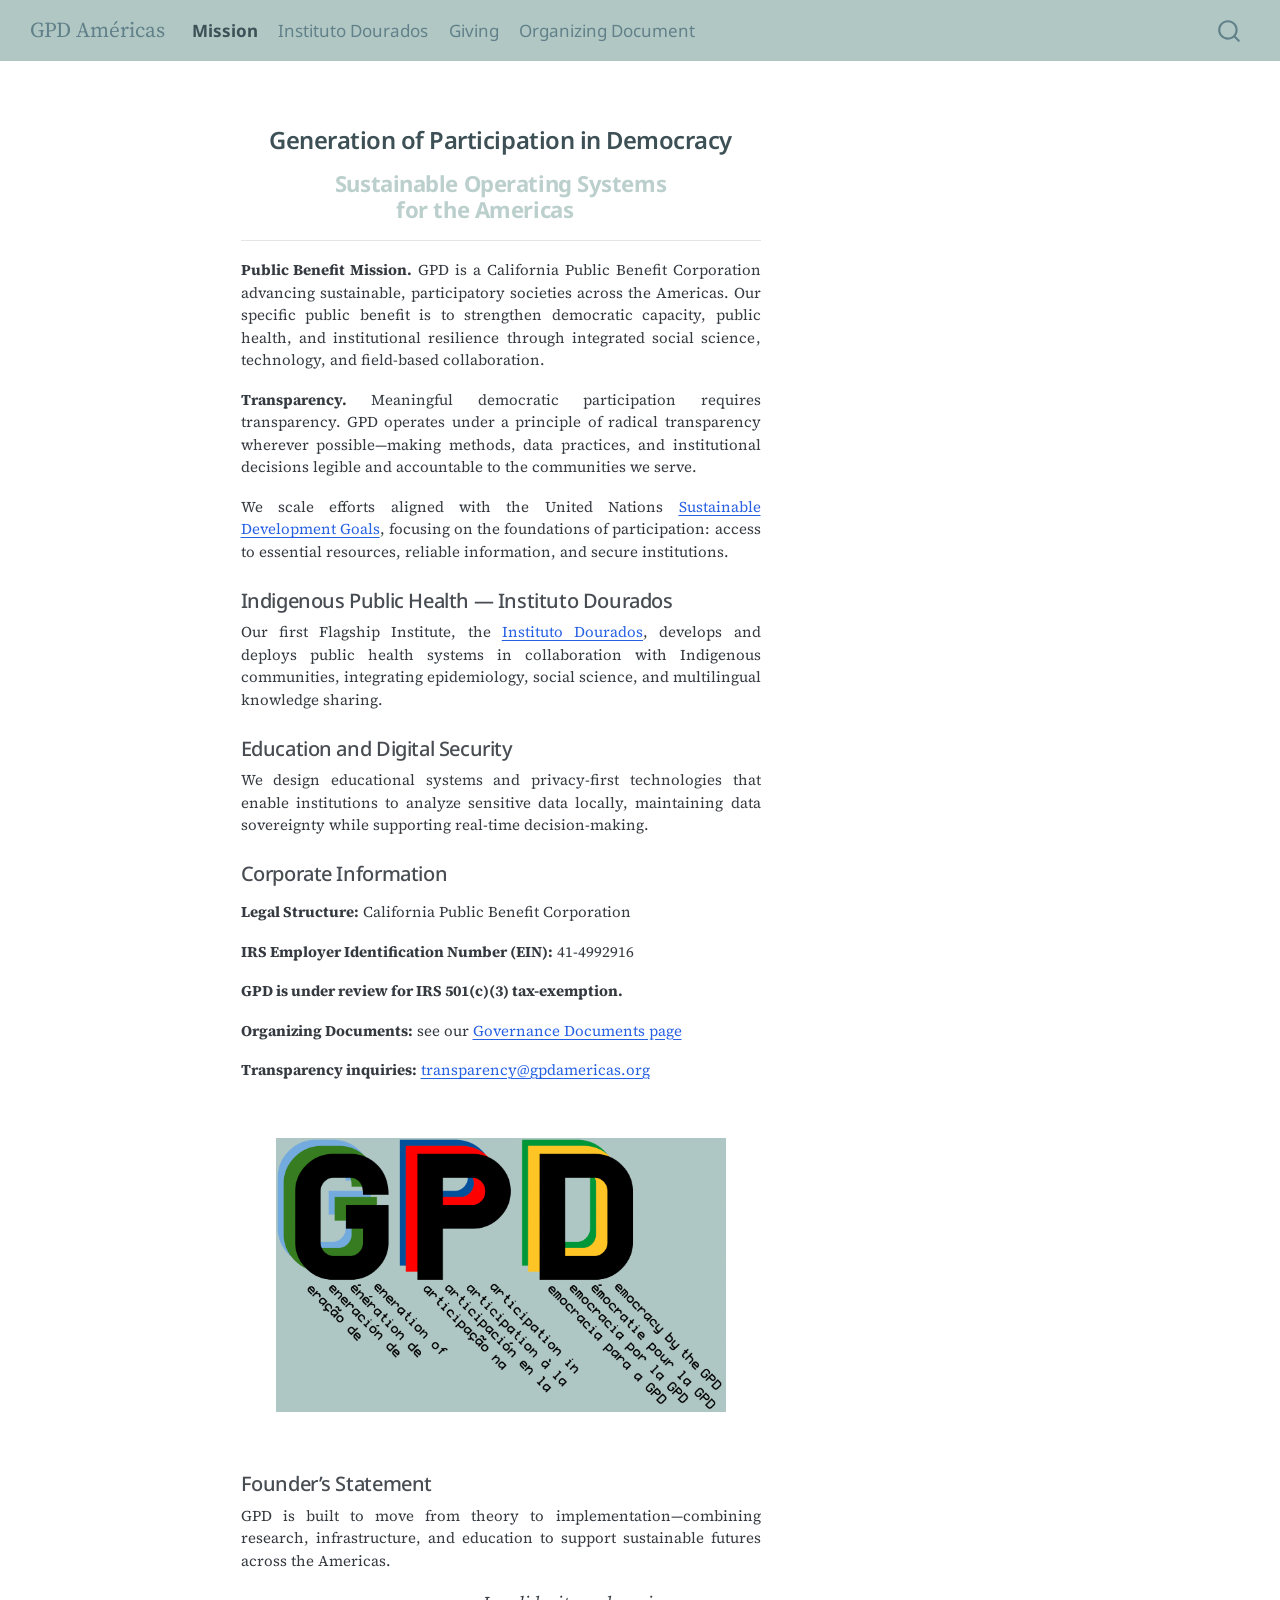
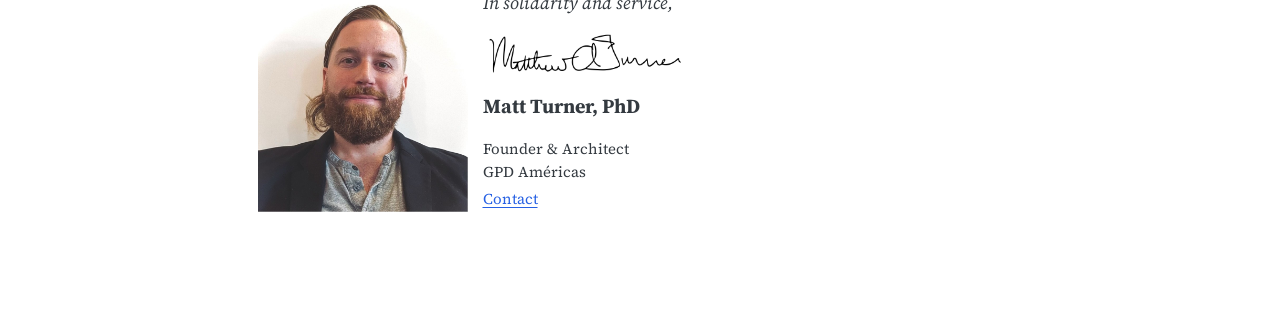
==== index.html @ c42d160c "Built site for gh-pages" ====
<!DOCTYPE html>
<html xmlns="http://www.w3.org/1999/xhtml" lang="en" xml:lang="en"><head>

<meta charset="utf-8">
<meta name="generator" content="quarto-1.9.36">

<meta name="viewport" content="width=device-width, initial-scale=1.0, user-scalable=yes">


<title>GPD Américas</title>
<style>
/* Default styles provided by pandoc.
** See https://pandoc.org/MANUAL.html#variables-for-html for config info.
*/
code{white-space: pre-wrap;}
span.smallcaps{font-variant: small-caps;}
div.columns{display: flex; gap: min(4vw, 1.5em);}
div.column{flex: auto; overflow-x: auto;}
div.hanging-indent{margin-left: 1.5em; text-indent: -1.5em;}
ul.task-list{list-style: none;}
ul.task-list li input[type="checkbox"] {
  width: 0.8em;
  margin: 0 0.8em 0.2em -1em; /* quarto-specific, see https://github.com/quarto-dev/quarto-cli/issues/4556 */ 
  vertical-align: middle;
}
</style>


<script src="site_libs/quarto-nav/quarto-nav.js"></script>
<script src="site_libs/quarto-nav/headroom.min.js"></script>
<script src="site_libs/clipboard/clipboard.min.js"></script>
<script src="site_libs/quarto-search/autocomplete.umd.js"></script>
<script src="site_libs/quarto-search/fuse.min.js"></script>
<script src="site_libs/quarto-search/quarto-search.js"></script>
<meta name="quarto:offset" content="./">
<link href="./favicon.png" rel="icon" type="image/png">
<script src="site_libs/quarto-html/quarto.js" type="module"></script>
<script src="site_libs/quarto-html/tabsets/tabsets.js" type="module"></script>
<script src="site_libs/quarto-html/popper.min.js"></script>
<script src="site_libs/quarto-html/tippy.umd.min.js"></script>
<script src="site_libs/quarto-html/anchor.min.js"></script>
<link href="site_libs/quarto-html/tippy.css" rel="stylesheet">
<link href="site_libs/quarto-html/quarto-syntax-highlighting-845c23b38eaddc0f92fda52bfe77a8c8.css" rel="stylesheet" id="quarto-text-highlighting-styles">
<script src="site_libs/bootstrap/bootstrap.min.js"></script>
<link href="site_libs/bootstrap/bootstrap-icons.css" rel="stylesheet">
<link href="site_libs/bootstrap/bootstrap-47810c154300ff919bfcc5fb5553b539.min.css" rel="stylesheet" append-hash="true" id="quarto-bootstrap" data-mode="light">
<script id="quarto-search-options" type="application/json">{
  "location": "navbar",
  "copy-button": false,
  "collapse-after": 3,
  "panel-placement": "end",
  "type": "overlay",
  "limit": 50,
  "keyboard-shortcut": [
    "f",
    "/",
    "s"
  ],
  "show-item-context": false,
  "language": {
    "search-no-results-text": "No results",
    "search-matching-documents-text": "matching documents",
    "search-copy-link-title": "Copy link to search",
    "search-hide-matches-text": "Hide additional matches",
    "search-more-match-text": "more match in this document",
    "search-more-matches-text": "more matches in this document",
    "search-clear-button-title": "Clear",
    "search-text-placeholder": "",
    "search-detached-cancel-button-title": "Cancel",
    "search-submit-button-title": "Submit",
    "search-label": "Search"
  }
}</script>
<link rel="preconnect" href="https://fonts.googleapis.com">
<link rel="preconnect" href="https://fonts.gstatic.com" crossorigin="">


<link rel="stylesheet" href="styles.css">
<meta property="og:title" content="GPD Américas">
<meta property="og:description" content="">
<meta property="og:image" content="GPD-Anchor-Logo.png">
<meta property="og:site_name" content="GPD Américas">
</head>

<body class="nav-fixed fullcontent quarto-light">

<div id="quarto-search-results"></div>
  <header id="quarto-header" class="headroom fixed-top">
    <nav class="navbar navbar-expand-lg " data-bs-theme="dark">
      <div class="navbar-container container-fluid">
      <div class="navbar-brand-container mx-auto">
    <a class="navbar-brand" href="./index.html">
    <span class="navbar-title">GPD Américas</span>
    </a>
  </div>
            <div id="quarto-search" class="" title="Search"></div>
          <button class="navbar-toggler" type="button" data-bs-toggle="collapse" data-bs-target="#navbarCollapse" aria-controls="navbarCollapse" role="menu" aria-expanded="false" aria-label="Toggle navigation" onclick="if (window.quartoToggleHeadroom) { window.quartoToggleHeadroom(); }">
  <span class="navbar-toggler-icon"></span>
</button>
          <div class="collapse navbar-collapse" id="navbarCollapse">
            <ul class="navbar-nav navbar-nav-scroll me-auto">
  <li class="nav-item">
    <a class="nav-link active" href="./index.html" aria-current="page"> 
<span class="menu-text">Mission</span></a>
  </li>  
  <li class="nav-item">
    <a class="nav-link" href="./institutodourados.html"> 
<span class="menu-text">Instituto Dourados</span></a>
  </li>  
  <li class="nav-item">
    <a class="nav-link" href="./giving.html"> 
<span class="menu-text">Giving</span></a>
  </li>  
  <li class="nav-item">
    <a class="nav-link" href="./governance.html"> 
<span class="menu-text">Organizing Document</span></a>
  </li>  
</ul>
          </div> <!-- /navcollapse -->
            <div class="quarto-navbar-tools">
</div>
      </div> <!-- /container-fluid -->
    </nav>
</header>
<!-- content -->
<div id="quarto-content" class="quarto-container page-columns page-rows-contents page-layout-article page-navbar">
<!-- sidebar -->
<!-- margin-sidebar -->
    
<!-- main -->
<main class="content" id="quarto-document-content"><header id="title-block-header" class="quarto-title-block"></header>




<h1 id="brand-title">
Generation of Participation in Democracy
</h1>
<h2 id="brand-subtitle" class="anchored">
Sustainable Operating Systems <br> for the Americas
</h2>
<p>
<strong>Public Benefit Mission.</strong> GPD is a California Public Benefit Corporation advancing sustainable, participatory societies across the Americas. Our specific public benefit is to strengthen democratic capacity, public health, and institutional resilience through integrated social science, technology, and field-based collaboration.
</p>
<p>
<strong>Transparency.</strong> Meaningful democratic participation requires transparency. GPD operates under a principle of radical transparency wherever possible—making methods, data practices, and institutional decisions legible and accountable to the communities we serve.
</p>
<p>
We scale efforts aligned with the United Nations <a href="https://sdgs.un.org/goals">Sustainable Development Goals</a>, focusing on the foundations of participation: access to essential resources, reliable information, and secure institutions.
</p>
<h3 class="anchored">
Indigenous Public Health — Instituto Dourados
</h3>
<p>
Our first Flagship Institute, the <a href="https://institutodourados.org">Instituto Dourados</a>, develops and deploys public health systems in collaboration with Indigenous communities, integrating epidemiology, social science, and multilingual knowledge sharing.
</p>
<h3 class="anchored">
Education and Digital Security
</h3>
<p>
We design educational systems and privacy-first technologies that enable institutions to analyze sensitive data locally, maintaining data sovereignty while supporting real-time decision-making.
</p>
<h3 style="margin-bottom: 15px;" class="anchored">
Corporate Information
</h3>
<p>
<strong>Legal Structure:</strong> California Public Benefit Corporation
</p>
<p>
<strong>IRS Employer Identification Number (EIN):</strong> 41-4992916
</p>
<p>
<strong>GPD is under review for IRS 501(c)(3) tax-exemption.</strong>
</p>
<p>
<strong>Organizing Documents:</strong> see our <a href="./governance.html">Governance Documents page</a>
</p>
<p>
<strong>Transparency inquiries:</strong> <a href="mailto:transparency@gpdamericas.org">transparency@gpdamericas.org</a>
</p>
<p><br></p>
<div class="quarto-figure quarto-figure-center">
<figure class="figure">
<p><img src="GPD-Anchor-Logo.png" id="anchor" class="img-fluid quarto-figure quarto-figure-center anchored figure-img" width="450"></p>
</figure>
</div>
<h3 class="anchored">
Founder’s Statement
</h3>
<p>
GPD is built to move from theory to implementation—combining research, infrastructure, and education to support sustainable futures across the Americas.
</p>
<p><img src="cafecito-pic.png" class="float-left" height="210"></p>
<p style="font-size: 18px">
<em>In solidarity and service,</em>
</p>
<p><img src="signature.jpg" class="img-fluid" width="200"></p>
<p style="font-size: 20px">
<strong>Matt Turner, PhD</strong>
</p>
<p style="font-size: 15px; margin-bottom: 5px;">
Founder &amp; Architect<br>GPD Américas
</p>
<p>
<a href="mailto:matt@mat.phd">Contact</a>
</p>



</main> <!-- /main -->
<script id="quarto-html-after-body" type="application/javascript">
  window.document.addEventListener("DOMContentLoaded", function (event) {
    const icon = "";
    const anchorJS = new window.AnchorJS();
    anchorJS.options = {
      placement: 'right',
      icon: icon
    };
    anchorJS.add('.anchored');
    const isCodeAnnotation = (el) => {
      for (const clz of el.classList) {
        if (clz.startsWith('code-annotation-')) {                     
          return true;
        }
      }
      return false;
    }
    const onCopySuccess = function(e) {
      // button target
      const button = e.trigger;
      // don't keep focus
      button.blur();
      // flash "checked"
      button.classList.add('code-copy-button-checked');
      var currentTitle = button.getAttribute("title");
      button.setAttribute("title", "Copied!");
      let tooltip;
      if (window.bootstrap) {
        button.setAttribute("data-bs-toggle", "tooltip");
        button.setAttribute("data-bs-placement", "left");
        button.setAttribute("data-bs-title", "Copied!");
        tooltip = new bootstrap.Tooltip(button, 
          { trigger: "manual", 
            customClass: "code-copy-button-tooltip",
            offset: [0, -8]});
        tooltip.show();    
      }
      setTimeout(function() {
        if (tooltip) {
          tooltip.hide();
          button.removeAttribute("data-bs-title");
          button.removeAttribute("data-bs-toggle");
          button.removeAttribute("data-bs-placement");
        }
        button.setAttribute("title", currentTitle);
        button.classList.remove('code-copy-button-checked');
      }, 1000);
      // clear code selection
      e.clearSelection();
    }
    const getTextToCopy = function(trigger) {
      const outerScaffold = trigger.parentElement.cloneNode(true);
      const codeEl = outerScaffold.querySelector('code');
      for (const childEl of codeEl.children) {
        if (isCodeAnnotation(childEl)) {
          childEl.remove();
        }
      }
      return codeEl.innerText;
    }
    const clipboard = new window.ClipboardJS('.code-copy-button:not([data-in-quarto-modal])', {
      text: getTextToCopy
    });
    clipboard.on('success', onCopySuccess);
    if (window.document.getElementById('quarto-embedded-source-code-modal')) {
      const clipboardModal = new window.ClipboardJS('.code-copy-button[data-in-quarto-modal]', {
        text: getTextToCopy,
        container: window.document.getElementById('quarto-embedded-source-code-modal')
      });
      clipboardModal.on('success', onCopySuccess);
    }
      var localhostRegex = new RegExp(/^(?:http|https):\/\/localhost\:?[0-9]*\//);
      var mailtoRegex = new RegExp(/^mailto:/);
        var filterRegex = new RegExp('/' + window.location.host + '/');
      var isInternal = (href) => {
          return filterRegex.test(href) || localhostRegex.test(href) || mailtoRegex.test(href);
      }
      // Inspect non-navigation links and adorn them if external
     var links = window.document.querySelectorAll('a[href]:not(.nav-link):not(.navbar-brand):not(.toc-action):not(.sidebar-link):not(.sidebar-item-toggle):not(.pagination-link):not(.no-external):not([aria-hidden]):not(.dropdown-item):not(.quarto-navigation-tool):not(.about-link)');
      for (var i=0; i<links.length; i++) {
        const link = links[i];
        if (!isInternal(link.href)) {
          // undo the damage that might have been done by quarto-nav.js in the case of
          // links that we want to consider external
          if (link.dataset.originalHref !== undefined) {
            link.href = link.dataset.originalHref;
          }
        }
      }
    function tippyHover(el, contentFn, onTriggerFn, onUntriggerFn) {
      const config = {
        allowHTML: true,
        maxWidth: 500,
        delay: 100,
        arrow: false,
        appendTo: function(el) {
            return el.parentElement;
        },
        interactive: true,
        interactiveBorder: 10,
        theme: 'quarto',
        placement: 'bottom-start',
      };
      if (contentFn) {
        config.content = contentFn;
      }
      if (onTriggerFn) {
        config.onTrigger = onTriggerFn;
      }
      if (onUntriggerFn) {
        config.onUntrigger = onUntriggerFn;
      }
      window.tippy(el, config); 
    }
    const noterefs = window.document.querySelectorAll('a[role="doc-noteref"]');
    for (var i=0; i<noterefs.length; i++) {
      const ref = noterefs[i];
      tippyHover(ref, function() {
        // use id or data attribute instead here
        let href = ref.getAttribute('data-footnote-href') || ref.getAttribute('href');
        try { href = new URL(href).hash; } catch {}
        const id = href.replace(/^#\/?/, "");
        const note = window.document.getElementById(id);
        if (note) {
          return note.innerHTML;
        } else {
          return "";
        }
      });
    }
    const xrefs = window.document.querySelectorAll('a.quarto-xref');
    const processXRef = (id, note) => {
      // Strip column container classes
      const stripColumnClz = (el) => {
        el.classList.remove("page-full", "page-columns");
        if (el.children) {
          for (const child of el.children) {
            stripColumnClz(child);
          }
        }
      }
      stripColumnClz(note)
      if (id === null || id.startsWith('sec-')) {
        // Special case sections, only their first couple elements
        const container = document.createElement("div");
        if (note.children && note.children.length > 2) {
          container.appendChild(note.children[0].cloneNode(true));
          for (let i = 1; i < note.children.length; i++) {
            const child = note.children[i];
            if (child.tagName === "P" && child.innerText === "") {
              continue;
            } else {
              container.appendChild(child.cloneNode(true));
              break;
            }
          }
          if (window.Quarto?.typesetMath) {
            window.Quarto.typesetMath(container);
          }
          return container.innerHTML
        } else {
          if (window.Quarto?.typesetMath) {
            window.Quarto.typesetMath(note);
          }
          return note.innerHTML;
        }
      } else {
        // Remove any anchor links if they are present
        const anchorLink = note.querySelector('a.anchorjs-link');
        if (anchorLink) {
          anchorLink.remove();
        }
        if (window.Quarto?.typesetMath) {
          window.Quarto.typesetMath(note);
        }
        if (note.classList.contains("callout")) {
          return note.outerHTML;
        } else {
          return note.innerHTML;
        }
      }
    }
    for (var i=0; i<xrefs.length; i++) {
      const xref = xrefs[i];
      tippyHover(xref, undefined, function(instance) {
        instance.disable();
        let url = xref.getAttribute('href');
        let hash = undefined; 
        if (url.startsWith('#')) {
          hash = url;
        } else {
          try { hash = new URL(url).hash; } catch {}
        }
        if (hash) {
          const id = hash.replace(/^#\/?/, "");
          const note = window.document.getElementById(id);
          if (note !== null) {
            try {
              const html = processXRef(id, note.cloneNode(true));
              instance.setContent(html);
            } finally {
              instance.enable();
              instance.show();
            }
          } else {
            // See if we can fetch this
            fetch(url.split('#')[0])
            .then(res => res.text())
            .then(html => {
              const parser = new DOMParser();
              const htmlDoc = parser.parseFromString(html, "text/html");
              const note = htmlDoc.getElementById(id);
              if (note !== null) {
                const html = processXRef(id, note);
                instance.setContent(html);
              } 
            }).finally(() => {
              instance.enable();
              instance.show();
            });
          }
        } else {
          // See if we can fetch a full url (with no hash to target)
          // This is a special case and we should probably do some content thinning / targeting
          fetch(url)
          .then(res => res.text())
          .then(html => {
            const parser = new DOMParser();
            const htmlDoc = parser.parseFromString(html, "text/html");
            const note = htmlDoc.querySelector('main.content');
            if (note !== null) {
              // This should only happen for chapter cross references
              // (since there is no id in the URL)
              // remove the first header
              if (note.children.length > 0 && note.children[0].tagName === "HEADER") {
                note.children[0].remove();
              }
              const html = processXRef(null, note);
              instance.setContent(html);
            } 
          }).finally(() => {
            instance.enable();
            instance.show();
          });
        }
      }, function(instance) {
      });
    }
        let selectedAnnoteEl;
        const selectorForAnnotation = ( cell, annotation) => {
          let cellAttr = 'data-code-cell="' + cell + '"';
          let lineAttr = 'data-code-annotation="' +  annotation + '"';
          const selector = 'span[' + cellAttr + '][' + lineAttr + ']';
          return selector;
        }
        const selectCodeLines = (annoteEl) => {
          const doc = window.document;
          const targetCell = annoteEl.getAttribute("data-target-cell");
          const targetAnnotation = annoteEl.getAttribute("data-target-annotation");
          const annoteSpan = window.document.querySelector(selectorForAnnotation(targetCell, targetAnnotation));
          const lines = annoteSpan.getAttribute("data-code-lines").split(",");
          const lineIds = lines.map((line) => {
            return targetCell + "-" + line;
          })
          let top = null;
          let height = null;
          let parent = null;
          if (lineIds.length > 0) {
              //compute the position of the single el (top and bottom and make a div)
              const el = window.document.getElementById(lineIds[0]);
              top = el.offsetTop;
              height = el.offsetHeight;
              parent = el.parentElement.parentElement;
            if (lineIds.length > 1) {
              const lastEl = window.document.getElementById(lineIds[lineIds.length - 1]);
              const bottom = lastEl.offsetTop + lastEl.offsetHeight;
              height = bottom - top;
            }
            if (top !== null && height !== null && parent !== null) {
              // cook up a div (if necessary) and position it 
              let div = window.document.getElementById("code-annotation-line-highlight");
              if (div === null) {
                div = window.document.createElement("div");
                div.setAttribute("id", "code-annotation-line-highlight");
                div.style.position = 'absolute';
                parent.appendChild(div);
              }
              div.style.top = top - 2 + "px";
              div.style.height = height + 4 + "px";
              div.style.left = 0;
              let gutterDiv = window.document.getElementById("code-annotation-line-highlight-gutter");
              if (gutterDiv === null) {
                gutterDiv = window.document.createElement("div");
                gutterDiv.setAttribute("id", "code-annotation-line-highlight-gutter");
                gutterDiv.style.position = 'absolute';
                const codeCell = window.document.getElementById(targetCell);
                const gutter = codeCell.querySelector('.code-annotation-gutter');
                gutter.appendChild(gutterDiv);
              }
              gutterDiv.style.top = top - 2 + "px";
              gutterDiv.style.height = height + 4 + "px";
            }
            selectedAnnoteEl = annoteEl;
          }
        };
        const unselectCodeLines = () => {
          const elementsIds = ["code-annotation-line-highlight", "code-annotation-line-highlight-gutter"];
          elementsIds.forEach((elId) => {
            const div = window.document.getElementById(elId);
            if (div) {
              div.remove();
            }
          });
          selectedAnnoteEl = undefined;
        };
          // Handle positioning of the toggle
      window.addEventListener(
        "resize",
        throttle(() => {
          elRect = undefined;
          if (selectedAnnoteEl) {
            selectCodeLines(selectedAnnoteEl);
          }
        }, 10)
      );
      function throttle(fn, ms) {
      let throttle = false;
      let timer;
        return (...args) => {
          if(!throttle) { // first call gets through
              fn.apply(this, args);
              throttle = true;
          } else { // all the others get throttled
              if(timer) clearTimeout(timer); // cancel #2
              timer = setTimeout(() => {
                fn.apply(this, args);
                timer = throttle = false;
              }, ms);
          }
        };
      }
        // Attach click handler to the DT
        const annoteDls = window.document.querySelectorAll('dt[data-target-cell]');
        for (const annoteDlNode of annoteDls) {
          annoteDlNode.addEventListener('click', (event) => {
            const clickedEl = event.target;
            if (clickedEl !== selectedAnnoteEl) {
              unselectCodeLines();
              const activeEl = window.document.querySelector('dt[data-target-cell].code-annotation-active');
              if (activeEl) {
                activeEl.classList.remove('code-annotation-active');
              }
              selectCodeLines(clickedEl);
              clickedEl.classList.add('code-annotation-active');
            } else {
              // Unselect the line
              unselectCodeLines();
              clickedEl.classList.remove('code-annotation-active');
            }
          });
        }
    const findCites = (el) => {
      const parentEl = el.parentElement;
      if (parentEl) {
        const cites = parentEl.dataset.cites;
        if (cites) {
          return {
            el,
            cites: cites.split(' ')
          };
        } else {
          return findCites(el.parentElement)
        }
      } else {
        return undefined;
      }
    };
    var bibliorefs = window.document.querySelectorAll('a[role="doc-biblioref"]');
    for (var i=0; i<bibliorefs.length; i++) {
      const ref = bibliorefs[i];
      const citeInfo = findCites(ref);
      if (citeInfo) {
        tippyHover(citeInfo.el, function() {
          var popup = window.document.createElement('div');
          citeInfo.cites.forEach(function(cite) {
            var citeDiv = window.document.createElement('div');
            citeDiv.classList.add('hanging-indent');
            citeDiv.classList.add('csl-entry');
            var biblioDiv = window.document.getElementById('ref-' + cite);
            if (biblioDiv) {
              citeDiv.innerHTML = biblioDiv.innerHTML;
            }
            popup.appendChild(citeDiv);
          });
          return popup.innerHTML;
        });
      }
    }
  });
  </script>
</div> <!-- /content -->




</body></html>
---- site_libs/quarto-html/tippy.css ----
.tippy-box[data-animation=fade][data-state=hidden]{opacity:0}[data-tippy-root]{max-width:calc(100vw - 10px)}.tippy-box{position:relative;background-color:#333;color:#fff;border-radius:4px;font-size:14px;line-height:1.4;white-space:normal;outline:0;transition-property:transform,visibility,opacity}.tippy-box[data-placement^=top]>.tippy-arrow{bottom:0}.tippy-box[data-placement^=top]>.tippy-arrow:before{bottom:-7px;left:0;border-width:8px 8px 0;border-top-color:initial;transform-origin:center top}.tippy-box[data-placement^=bottom]>.tippy-arrow{top:0}.tippy-box[data-placement^=bottom]>.tippy-arrow:before{top:-7px;left:0;border-width:0 8px 8px;border-bottom-color:initial;transform-origin:center bottom}.tippy-box[data-placement^=left]>.tippy-arrow{right:0}.tippy-box[data-placement^=left]>.tippy-arrow:before{border-width:8px 0 8px 8px;border-left-color:initial;right:-7px;transform-origin:center left}.tippy-box[data-placement^=right]>.tippy-arrow{left:0}.tippy-box[data-placement^=right]>.tippy-arrow:before{left:-7px;border-width:8px 8px 8px 0;border-right-color:initial;transform-origin:center right}.tippy-box[data-inertia][data-state=visible]{transition-timing-function:cubic-bezier(.54,1.5,.38,1.11)}.tippy-arrow{width:16px;height:16px;color:#333}.tippy-arrow:before{content:"";position:absolute;border-color:transparent;border-style:solid}.tippy-content{position:relative;padding:5px 9px;z-index:1}
---- site_libs/quarto-html/quarto-syntax-highlighting-845c23b38eaddc0f92fda52bfe77a8c8.css ----
/* quarto syntax highlight colors */
:root {
  --quarto-hl-ot-color: #003B4F;
  --quarto-hl-at-color: #657422;
  --quarto-hl-ss-color: #20794D;
  --quarto-hl-an-color: #5E5E5E;
  --quarto-hl-fu-color: #4758AB;
  --quarto-hl-st-color: #20794D;
  --quarto-hl-cf-color: #003B4F;
  --quarto-hl-op-color: #5E5E5E;
  --quarto-hl-er-color: #AD0000;
  --quarto-hl-bn-color: #AD0000;
  --quarto-hl-al-color: #AD0000;
  --quarto-hl-va-color: #111111;
  --quarto-hl-bu-color: inherit;
  --quarto-hl-ex-color: inherit;
  --quarto-hl-pp-color: #AD0000;
  --quarto-hl-in-color: #5E5E5E;
  --quarto-hl-vs-color: #20794D;
  --quarto-hl-wa-color: #5E5E5E;
  --quarto-hl-do-color: #5E5E5E;
  --quarto-hl-im-color: #00769E;
  --quarto-hl-ch-color: #20794D;
  --quarto-hl-dt-color: #AD0000;
  --quarto-hl-fl-color: #AD0000;
  --quarto-hl-co-color: #5E5E5E;
  --quarto-hl-cv-color: #5E5E5E;
  --quarto-hl-cn-color: #8f5902;
  --quarto-hl-sc-color: #5E5E5E;
  --quarto-hl-dv-color: #AD0000;
  --quarto-hl-kw-color: #003B4F;
}

/* other quarto variables */
:root {
  --quarto-font-monospace: SFMono-Regular, Menlo, Monaco, Consolas, "Liberation Mono", "Courier New", monospace;
}

/* syntax highlight based on Pandoc's rules */
pre > code.sourceCode > span {
  color: #003B4F;
}

code.sourceCode > span {
  color: #003B4F;
}

div.sourceCode,
div.sourceCode pre.sourceCode {
  color: #003B4F;
}

/* Normal */
code span {
  color: #003B4F;
}

/* Alert */
code span.al {
  color: #AD0000;
  font-style: inherit;
}

/* Annotation */
code span.an {
  color: #5E5E5E;
  font-style: inherit;
}

/* Attribute */
code span.at {
  color: #657422;
  font-style: inherit;
}

/* BaseN */
code span.bn {
  color: #AD0000;
  font-style: inherit;
}

/* BuiltIn */
code span.bu {
  font-style: inherit;
}

/* ControlFlow */
code span.cf {
  color: #003B4F;
  font-weight: bold;
  font-style: inherit;
}

/* Char */
code span.ch {
  color: #20794D;
  font-style: inherit;
}

/* Constant */
code span.cn {
  color: #8f5902;
  font-style: inherit;
}

/* Comment */
code span.co {
  color: #5E5E5E;
  font-style: inherit;
}

/* CommentVar */
code span.cv {
  color: #5E5E5E;
  font-style: italic;
}

/* Documentation */
code span.do {
  color: #5E5E5E;
  font-style: italic;
}

/* DataType */
code span.dt {
  color: #AD0000;
  font-style: inherit;
}

/* DecVal */
code span.dv {
  color: #AD0000;
  font-style: inherit;
}

/* Error */
code span.er {
  color: #AD0000;
  font-style: inherit;
}

/* Extension */
code span.ex {
  font-style: inherit;
}

/* Float */
code span.fl {
  color: #AD0000;
  font-style: inherit;
}

/* Function */
code span.fu {
  color: #4758AB;
  font-style: inherit;
}

/* Import */
code span.im {
  color: #00769E;
  font-style: inherit;
}

/* Information */
code span.in {
  color: #5E5E5E;
  font-style: inherit;
}

/* Keyword */
code span.kw {
  color: #003B4F;
  font-weight: bold;
  font-style: inherit;
}

/* Operator */
code span.op {
  color: #5E5E5E;
  font-style: inherit;
}

/* Other */
code span.ot {
  color: #003B4F;
  font-style: inherit;
}

/* Preprocessor */
code span.pp {
  color: #AD0000;
  font-style: inherit;
}

/* SpecialChar */
code span.sc {
  color: #5E5E5E;
  font-style: inherit;
}

/* SpecialString */
code span.ss {
  color: #20794D;
  font-style: inherit;
}

/* String */
code span.st {
  color: #20794D;
  font-style: inherit;
}

/* Variable */
code span.va {
  color: #111111;
  font-style: inherit;
}

/* VerbatimString */
code span.vs {
  color: #20794D;
  font-style: inherit;
}

/* Warning */
code span.wa {
  color: #5E5E5E;
  font-style: italic;
}

.prevent-inlining {
  content: "</";
}

/*# sourceMappingURL=ac89f0bb514bba72461919f78549e31c.css.map */
---- styles.css ----
/* Import Source Sans 3 (successor to Pro) and Source Serif 4 */
@import url('https://fonts.googleapis.com/css2?family=Noto+Sans:ital,wght@0,200..900;1,200..900&family=Source+Sans+3:ital,wght@0,200..900;1,200..900&family=Source+Serif+4:ital,opsz,wght@0,8..60,200..900;1,8..60,200..900&display=swap');


/* Body text using Source Serif */
body {
  font-family: 'Source Serif 4', serif;
  /* font-size: 1.0rem; */
  /* line-height: 1.6; */
  /* color: #333; */
}


/* Headings using Source Sans */
h1, .header-title {
  /* font-family: 'Source Sans 3', sans-serif; */
  font-family: 'Noto Sans', sans-serif;
  font-size: 1.4rem;
  font-weight: 600;
  letter-spacing: -0.02em;
}


h2, h3, h4 {
  font-family: 'Noto Sans', sans-serif;
  font-weight: 400;
  letter-spacing: -0.02em;
}

h2 {
  font-size: 21px;
  font-weight: 700;
}

h3 { 
  font-size: 20px; 
  font-weight: 500;
}


/* Specific styling for your regional subtitle */
.subtitle-regional {
  font-weight: 300;
}


main#quarto-document-content {
  text-align: justify !important;
  max-width: 65ch;
  font-size: 15px;
}


.navbar-nav {
  font-family: 'Noto Sans', sans-serif;
}


/* Color for the active/current link */
.navbar-nav .nav-link.active {
  color: #3d5056; /* Your light sage color */
  font-weight: 700;
}


/* Color when hovering over a link */
.navbar-nav .nav-link:hover {
  color: #3d5056; /* Your light sage color */
  transition: color 0.2s ease-in-out;
}


.navbar-title {
  color: #628089; 
}


.navbar-title:hover {
  color: #3d5056; 
}


h1#brand-title {
  color: #3d5056;
  margin-bottom: 0px;
  font-family: 'Noto Sans', sans-serif; 
  text-align: center;
}


h2#brand-subtitle {
  color: #b0c7c4;
  font-size: 1.3rem;
  margin-top: 15px;
  margin-bottom: 18.5px;
  opacity: 0.85;
  text-align: center;

  padding-bottom: 1rem;

  &::after {
    margin-top: 0.75rem;
  }
}


/* Left-align table captions */
.table-caption {
  text-align: left
}


.float-left {
  float: left;
  margin-left: 1.0rem;
  margin-right: 1.0em;
  margin-top: 0.75rem;
  margin-bottom: 1.5em;
}


#signature {
  margin-top: 20px;
  margin-left: 190px;
}


#anchor {
  margin-bottom: 35px;
}
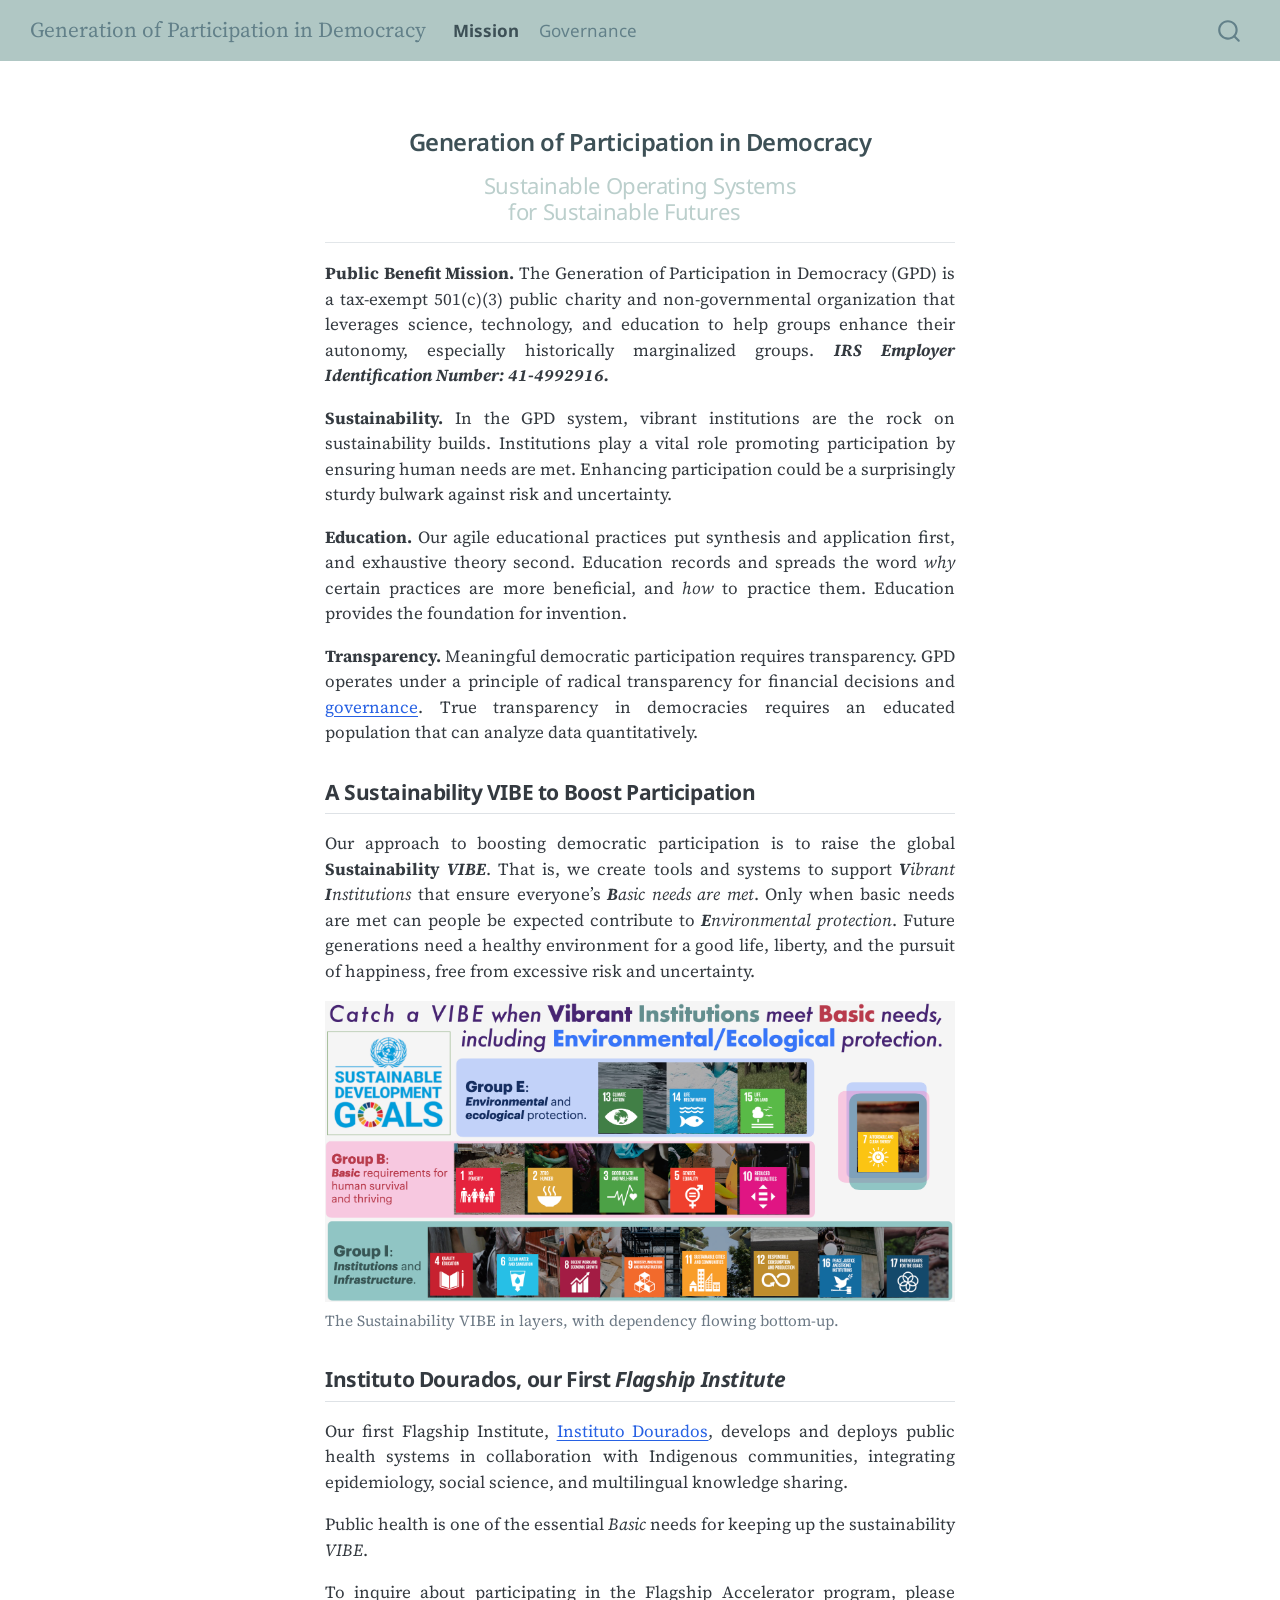
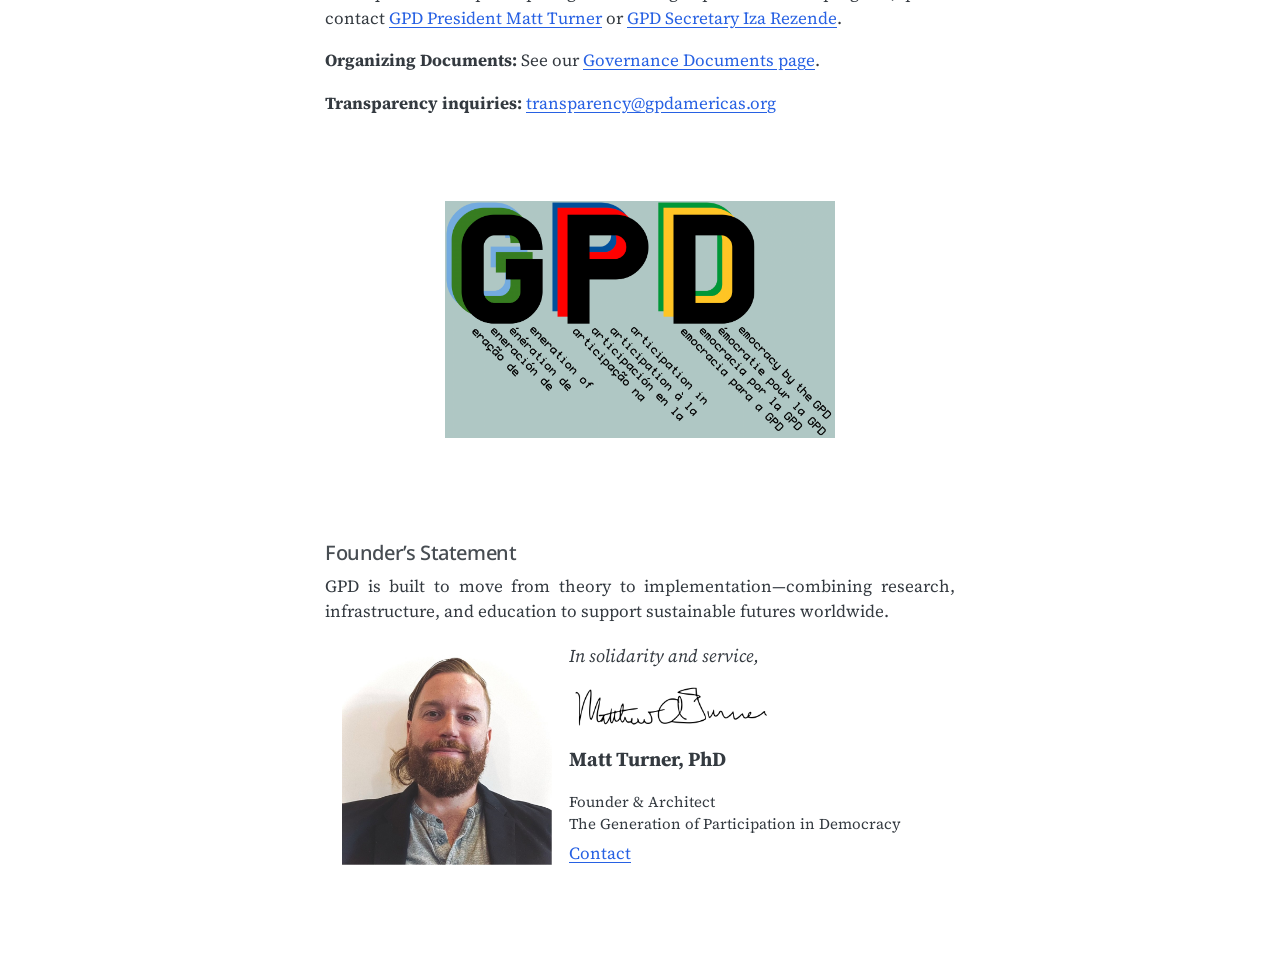
==== commit 4c50009b: "Built site for gh-pages" ====
--- a/index.html
+++ b/index.html
@@ -7,7 +7,7 @@
 <meta name="viewport" content="width=device-width, initial-scale=1.0, user-scalable=yes">
 
 
-<title>GPD Américas</title>
+<title>Generation of Participation in Democracy</title>
 <style>
 /* Default styles provided by pandoc.
 ** See https://pandoc.org/MANUAL.html#variables-for-html for config info.
@@ -33,7 +33,7 @@
 <script src="site_libs/quarto-search/fuse.min.js"></script>
 <script src="site_libs/quarto-search/quarto-search.js"></script>
 <meta name="quarto:offset" content="./">
-<link href="./favicon.png" rel="icon" type="image/png">
+<link href="./gpd-logo-square.jpeg" rel="icon" type="image/jpeg">
 <script src="site_libs/quarto-html/quarto.js" type="module"></script>
 <script src="site_libs/quarto-html/tabsets/tabsets.js" type="module"></script>
 <script src="site_libs/quarto-html/popper.min.js"></script>
@@ -43,7 +43,7 @@
 <link href="site_libs/quarto-html/quarto-syntax-highlighting-845c23b38eaddc0f92fda52bfe77a8c8.css" rel="stylesheet" id="quarto-text-highlighting-styles">
 <script src="site_libs/bootstrap/bootstrap.min.js"></script>
 <link href="site_libs/bootstrap/bootstrap-icons.css" rel="stylesheet">
-<link href="site_libs/bootstrap/bootstrap-47810c154300ff919bfcc5fb5553b539.min.css" rel="stylesheet" append-hash="true" id="quarto-bootstrap" data-mode="light">
+<link href="site_libs/bootstrap/bootstrap-6d6d37bd5c8f45a91ed77471423bdd04.min.css" rel="stylesheet" append-hash="true" id="quarto-bootstrap" data-mode="light">
 <script id="quarto-search-options" type="application/json">{
   "location": "navbar",
   "copy-button": false,
@@ -71,15 +71,14 @@
     "search-label": "Search"
   }
 }</script>
-<link rel="preconnect" href="https://fonts.googleapis.com">
-<link rel="preconnect" href="https://fonts.gstatic.com" crossorigin="">
-
-
-<link rel="stylesheet" href="styles.css">
-<meta property="og:title" content="GPD Américas">
+
+
+<meta property="og:title" content="Generation of Participation in Democracy">
 <meta property="og:description" content="">
-<meta property="og:image" content="GPD-Anchor-Logo.png">
-<meta property="og:site_name" content="GPD Américas">
+<meta property="og:image" content="https://gpd.network/VIBE-illustration.png">
+<meta property="og:site_name" content="Generation of Participation in Democracy">
+<meta property="og:image:height" content="1774">
+<meta property="og:image:width" content="3720">
 </head>
 
 <body class="nav-fixed fullcontent quarto-light">
@@ -90,7 +89,7 @@
       <div class="navbar-container container-fluid">
       <div class="navbar-brand-container mx-auto">
     <a class="navbar-brand" href="./index.html">
-    <span class="navbar-title">GPD Américas</span>
+    <span class="navbar-title">Generation of Participation in Democracy</span>
     </a>
   </div>
             <div id="quarto-search" class="" title="Search"></div>
@@ -104,16 +103,8 @@
 <span class="menu-text">Mission</span></a>
   </li>  
   <li class="nav-item">
-    <a class="nav-link" href="./institutodourados.html"> 
-<span class="menu-text">Instituto Dourados</span></a>
-  </li>  
-  <li class="nav-item">
-    <a class="nav-link" href="./giving.html"> 
-<span class="menu-text">Giving</span></a>
-  </li>  
-  <li class="nav-item">
     <a class="nav-link" href="./governance.html"> 
-<span class="menu-text">Organizing Document</span></a>
+<span class="menu-text">Governance</span></a>
   </li>  
 </ul>
           </div> <!-- /navcollapse -->
@@ -133,79 +124,64 @@
 
 
 
+<!-- # Generation of Participation in Democracy {#brand-title} -->
 <h1 id="brand-title">
 Generation of Participation in Democracy
 </h1>
 <h2 id="brand-subtitle" class="anchored">
-Sustainable Operating Systems <br> for the Americas
+Sustainable Operating Systems <br> for Sustainable Futures
 </h2>
-<p>
-<strong>Public Benefit Mission.</strong> GPD is a California Public Benefit Corporation advancing sustainable, participatory societies across the Americas. Our specific public benefit is to strengthen democratic capacity, public health, and institutional resilience through integrated social science, technology, and field-based collaboration.
-</p>
-<p>
-<strong>Transparency.</strong> Meaningful democratic participation requires transparency. GPD operates under a principle of radical transparency wherever possible—making methods, data practices, and institutional decisions legible and accountable to the communities we serve.
-</p>
-<p>
-We scale efforts aligned with the United Nations <a href="https://sdgs.un.org/goals">Sustainable Development Goals</a>, focusing on the foundations of participation: access to essential resources, reliable information, and secure institutions.
-</p>
-<h3 class="anchored">
-Indigenous Public Health — Instituto Dourados
-</h3>
-<p>
-Our first Flagship Institute, the <a href="https://institutodourados.org">Instituto Dourados</a>, develops and deploys public health systems in collaboration with Indigenous communities, integrating epidemiology, social science, and multilingual knowledge sharing.
-</p>
-<h3 class="anchored">
-Education and Digital Security
-</h3>
-<p>
-We design educational systems and privacy-first technologies that enable institutions to analyze sensitive data locally, maintaining data sovereignty while supporting real-time decision-making.
-</p>
-<h3 style="margin-bottom: 15px;" class="anchored">
-Corporate Information
-</h3>
-<p>
-<strong>Legal Structure:</strong> California Public Benefit Corporation
-</p>
-<p>
-<strong>IRS Employer Identification Number (EIN):</strong> 41-4992916
-</p>
-<p>
-<strong>GPD is under review for IRS 501(c)(3) tax-exemption.</strong>
-</p>
-<p>
-<strong>Organizing Documents:</strong> see our <a href="./governance.html">Governance Documents page</a>
-</p>
-<p>
-<strong>Transparency inquiries:</strong> <a href="mailto:transparency@gpdamericas.org">transparency@gpdamericas.org</a>
-</p>
-<p><br></p>
+<p><strong>Public Benefit Mission.</strong> The Generation of Participation in Democracy (GPD) is a tax-exempt 501(c)(3) public charity and non-governmental organization that leverages science, technology, and education to help groups enhance their autonomy, especially historically marginalized groups. <em><strong>IRS Employer Identification Number: 41-4992916.</strong></em></p>
+<p><strong>Sustainability.</strong> In the GPD system, vibrant institutions are the rock on sustainability builds. Institutions play a vital role promoting participation by ensuring human needs are met. Enhancing participation could be a surprisingly sturdy bulwark against risk and uncertainty.</p>
+<p><strong>Education.</strong> Our agile educational practices put synthesis and application first, and exhaustive theory second. Education records and spreads the word <em>why</em> certain practices are more beneficial, and <em>how</em> to practice them. Education provides the foundation for invention.</p>
+<p><strong>Transparency.</strong> Meaningful democratic participation requires transparency. GPD operates under a principle of radical transparency for financial decisions and <a href="./governance.html">governance</a>. True transparency in democracies requires an educated population that can analyze data quantitatively.</p>
+<section id="a-sustainability-vibe-to-boost-participation" class="level2">
+<h2 class="anchored" data-anchor-id="a-sustainability-vibe-to-boost-participation">A Sustainability VIBE to Boost Participation</h2>
+<p>Our approach to boosting democratic participation is to raise the global <strong>Sustainability <em>VIBE</em></strong>. That is, we create tools and systems to support <em><strong>V</strong>ibrant <strong>I</strong>nstitutions</em> that ensure everyone’s <em><strong>B</strong>asic needs are met</em>. Only when basic needs are met can people be expected contribute to <em><strong>E</strong>nvironmental protection</em>. Future generations need a healthy environment for a good life, liberty, and the pursuit of happiness, free from excessive risk and uncertainty.</p>
 <div class="quarto-figure quarto-figure-center">
 <figure class="figure">
-<p><img src="GPD-Anchor-Logo.png" id="anchor" class="img-fluid quarto-figure quarto-figure-center anchored figure-img" width="450"></p>
+<p><img src="VIBE-illustration.png" class="img-fluid figure-img"></p>
+<figcaption>The Sustainability VIBE in layers, with dependency flowing bottom-up.</figcaption>
 </figure>
 </div>
-<h3 class="anchored">
-Founder’s Statement
-</h3>
-<p>
-GPD is built to move from theory to implementation—combining research, infrastructure, and education to support sustainable futures across the Americas.
-</p>
-<p><img src="cafecito-pic.png" class="float-left" height="210"></p>
-<p style="font-size: 18px">
+</section>
+<section id="instituto-dourados-our-first-flagship-institute" class="level2">
+<h2 class="anchored" data-anchor-id="instituto-dourados-our-first-flagship-institute">Instituto Dourados, our First <em>Flagship Institute</em></h2>
+<p>Our first Flagship Institute, <a href="https://institutodourados.org">Instituto Dourados</a>, develops and deploys public health systems in collaboration with Indigenous communities, integrating epidemiology, social science, and multilingual knowledge sharing.</p>
+<p>Public health is one of the essential <em>Basic</em> needs for keeping up the sustainability <em>VIBE</em>.</p>
+<p>To inquire about participating in the Flagship Accelerator program, please contact <a href="mailto:matt@gpd.network">GPD President Matt Turner</a> or <a href="mailto:iza@gpd.network">GPD Secretary Iza Rezende</a>.</p>
+<p><strong>Organizing Documents:</strong> See our <a href="./governance.html">Governance Documents page</a>.</p>
+<p><strong>Transparency inquiries:</strong> <a href="mailto:transparency@gpdamericas.org">transparency@gpdamericas.org</a></p>
+<p><br> <br></p>
+<div class="quarto-figure quarto-figure-center">
+<figure class="figure">
+<p><img src="GPD-Anchor-Logo.png" id="anchor" class="img-fluid quarto-figure quarto-figure-center anchored figure-img" width="390"></p>
+</figure>
+</div>
+<p><br></p>
+<section id="founders-statement" class="level3">
+<h3 class="anchored" data-anchor-id="founders-statement">Founder’s Statement</h3>
+<p>GPD is built to move from theory to implementation—combining research, infrastructure, and education to support sustainable futures worldwide.</p>
+<div class="founder-bio">
+<p><img src="cafecito-pic.png" class="float-left" height="210" alt="Matt Turner"></p>
+<p style="font-size: 18px;">
 <em>In solidarity and service,</em>
 </p>
-<p><img src="signature.jpg" class="img-fluid" width="200"></p>
-<p style="font-size: 20px">
+<p><img src="signature.jpg" width="200" alt="Matt Turner’s signature"></p>
+<p style="font-size: 20px;">
 <strong>Matt Turner, PhD</strong>
 </p>
 <p style="font-size: 15px; margin-bottom: 5px;">
-Founder &amp; Architect<br>GPD Américas
+Founder &amp; Architect<br> The Generation of Participation in Democracy
 </p>
 <p>
 <a href="mailto:matt@mat.phd">Contact</a>
 </p>
-
-
+</div>
+
+
+</section>
+</section>
 
 </main> <!-- /main -->
 <script id="quarto-html-after-body" type="application/javascript">
@@ -281,7 +257,7 @@
     }
       var localhostRegex = new RegExp(/^(?:http|https):\/\/localhost\:?[0-9]*\//);
       var mailtoRegex = new RegExp(/^mailto:/);
-        var filterRegex = new RegExp('/' + window.location.host + '/');
+        var filterRegex = new RegExp("https:\/\/gpd\.network");
       var isInternal = (href) => {
           return filterRegex.test(href) || localhostRegex.test(href) || mailtoRegex.test(href);
       }
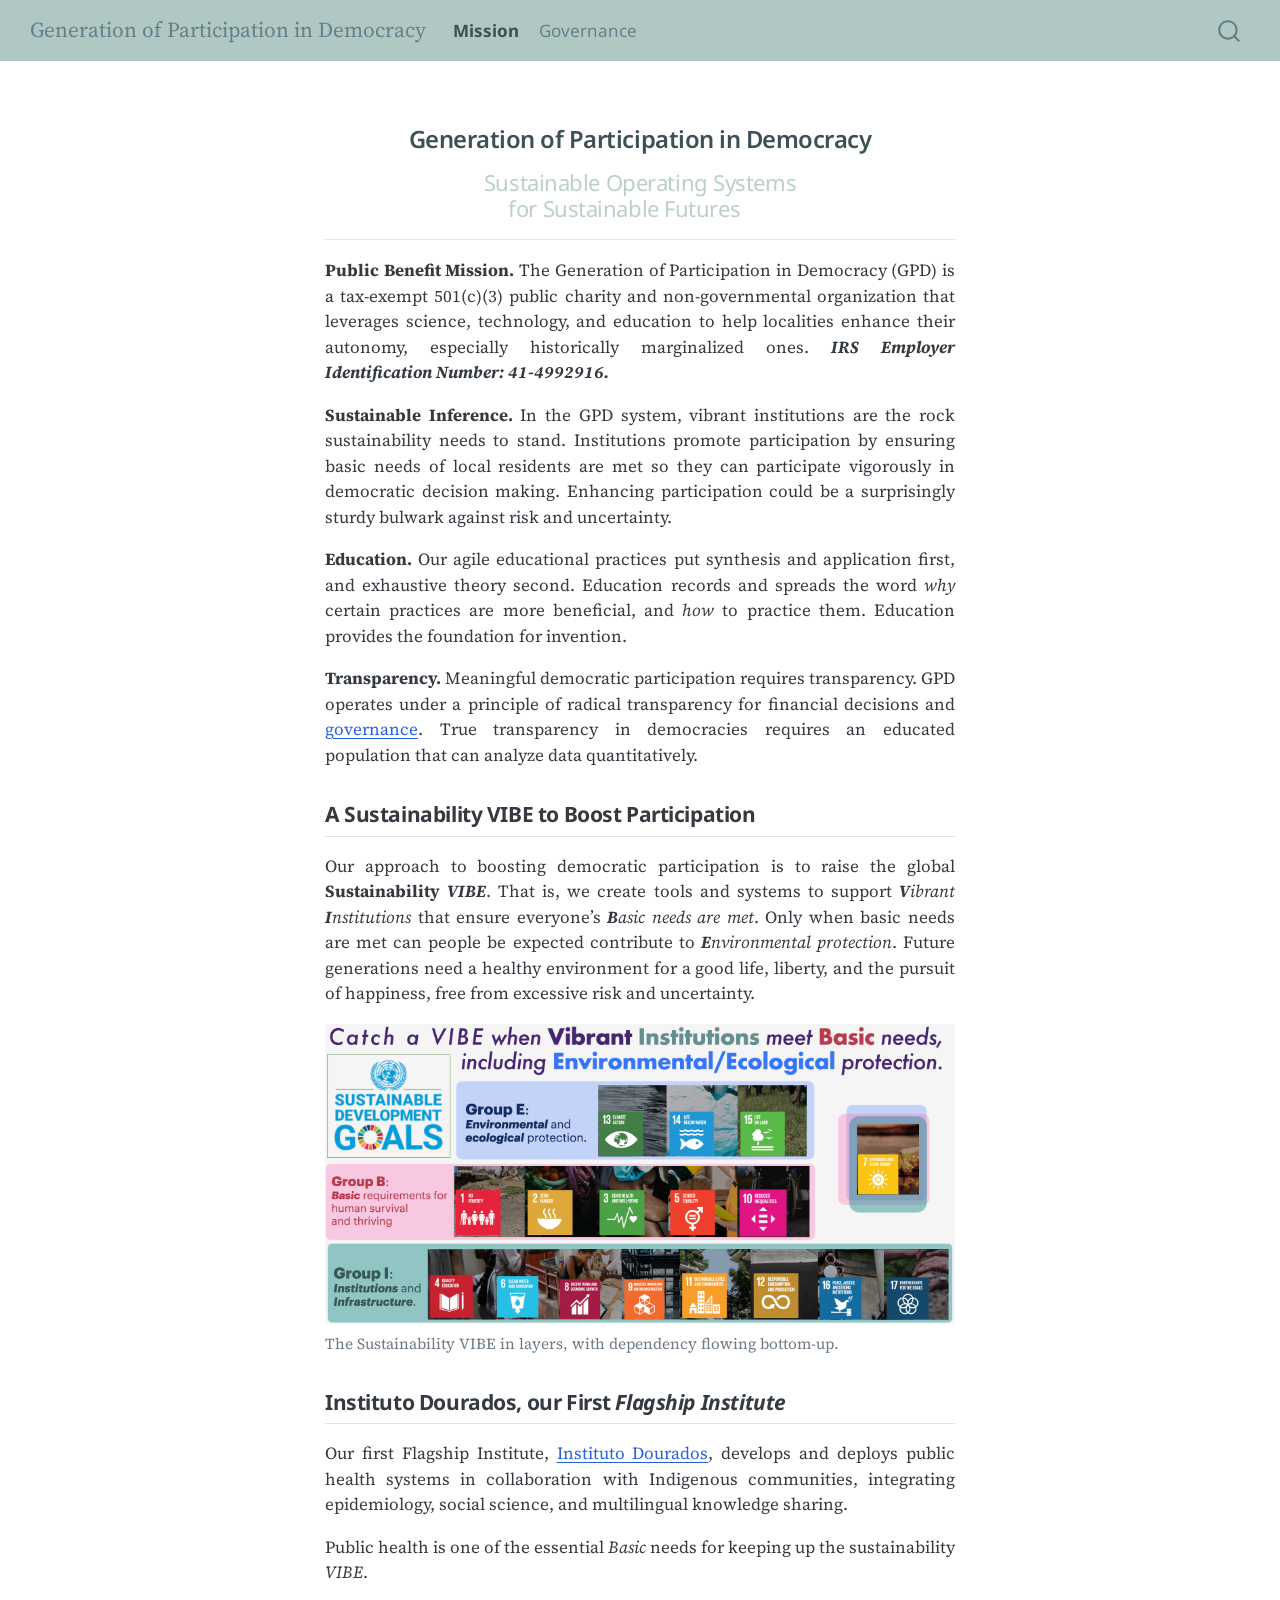
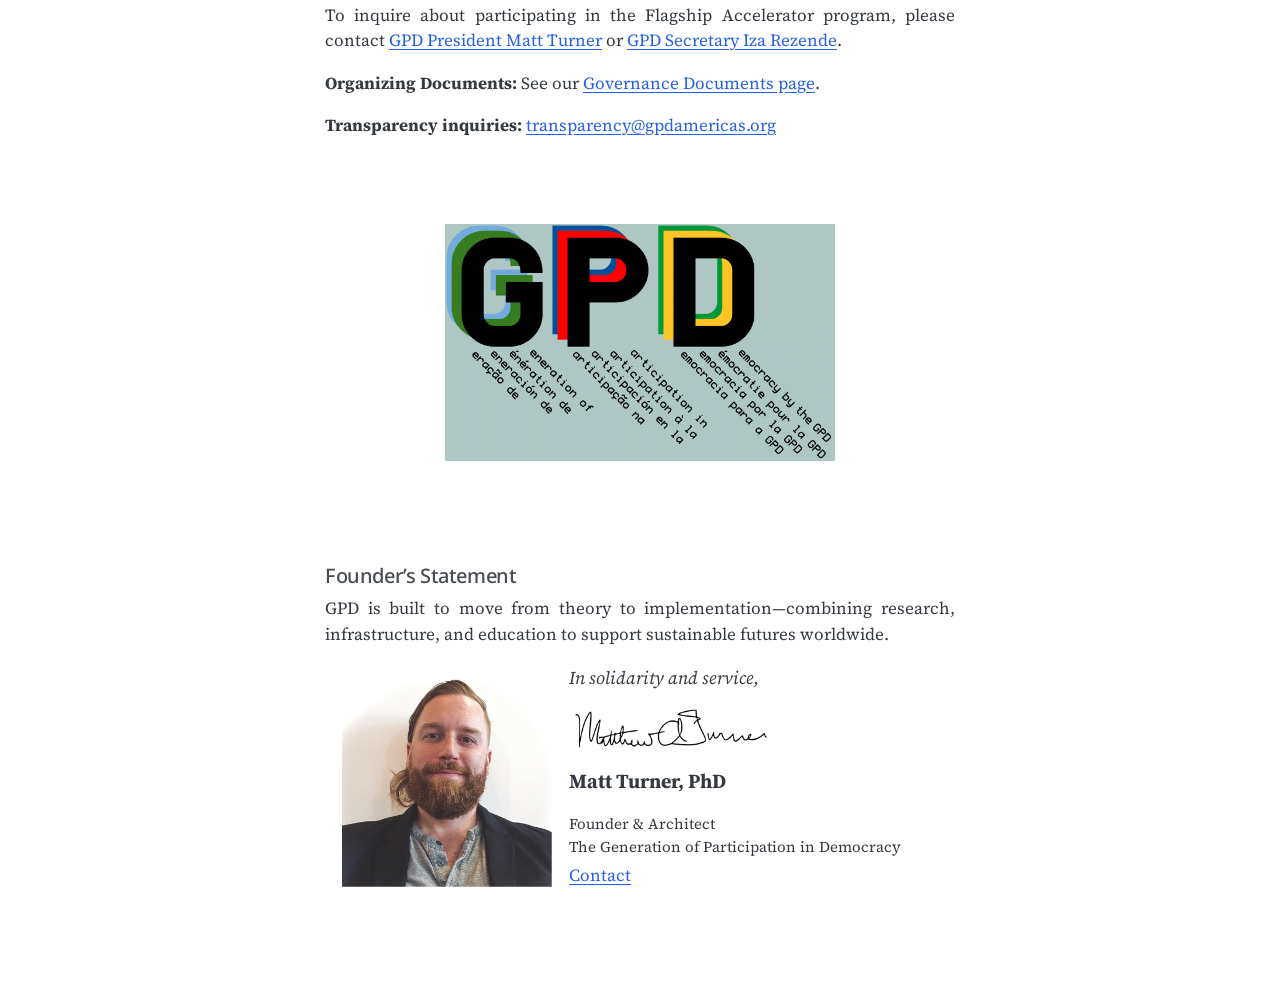
==== commit 28faffc1: "Built site for gh-pages" ====
--- a/index.html
+++ b/index.html
@@ -2,7 +2,7 @@
 <html xmlns="http://www.w3.org/1999/xhtml" lang="en" xml:lang="en"><head>
 
 <meta charset="utf-8">
-<meta name="generator" content="quarto-1.9.36">
+<meta name="generator" content="quarto-1.10.18">
 
 <meta name="viewport" content="width=device-width, initial-scale=1.0, user-scalable=yes">
 
@@ -12,10 +12,13 @@
 /* Default styles provided by pandoc.
 ** See https://pandoc.org/MANUAL.html#variables-for-html for config info.
 */
-code{white-space: pre-wrap;}
 span.smallcaps{font-variant: small-caps;}
-div.columns{display: flex; gap: min(4vw, 1.5em);}
-div.column{flex: auto; overflow-x: auto;}
+div.columns{display: flex; gap: 1.5em;}
+div.column{flex: auto;}
+@media screen {
+div.columns{gap: min(4vw, 1.5em);}
+div.column{overflow-x: auto;}
+}
 div.hanging-indent{margin-left: 1.5em; text-indent: -1.5em;}
 ul.task-list{list-style: none;}
 ul.task-list li input[type="checkbox"] {
@@ -40,10 +43,10 @@
 <script src="site_libs/quarto-html/tippy.umd.min.js"></script>
 <script src="site_libs/quarto-html/anchor.min.js"></script>
 <link href="site_libs/quarto-html/tippy.css" rel="stylesheet">
-<link href="site_libs/quarto-html/quarto-syntax-highlighting-845c23b38eaddc0f92fda52bfe77a8c8.css" rel="stylesheet" id="quarto-text-highlighting-styles">
+<link href="site_libs/quarto-html/quarto-syntax-highlighting-64a204ab8560d761af7679ceaba22944.css" rel="stylesheet" id="quarto-text-highlighting-styles">
 <script src="site_libs/bootstrap/bootstrap.min.js"></script>
 <link href="site_libs/bootstrap/bootstrap-icons.css" rel="stylesheet">
-<link href="site_libs/bootstrap/bootstrap-6d6d37bd5c8f45a91ed77471423bdd04.min.css" rel="stylesheet" append-hash="true" id="quarto-bootstrap" data-mode="light">
+<link href="site_libs/bootstrap/bootstrap-f439d865d3947137b76de0ee728326e2.min.css" rel="stylesheet" append-hash="true" id="quarto-bootstrap" data-mode="light">
 <script id="quarto-search-options" type="application/json">{
   "location": "navbar",
   "copy-button": false,
@@ -131,8 +134,8 @@
 <h2 id="brand-subtitle" class="anchored">
 Sustainable Operating Systems <br> for Sustainable Futures
 </h2>
-<p><strong>Public Benefit Mission.</strong> The Generation of Participation in Democracy (GPD) is a tax-exempt 501(c)(3) public charity and non-governmental organization that leverages science, technology, and education to help groups enhance their autonomy, especially historically marginalized groups. <em><strong>IRS Employer Identification Number: 41-4992916.</strong></em></p>
-<p><strong>Sustainability.</strong> In the GPD system, vibrant institutions are the rock on sustainability builds. Institutions play a vital role promoting participation by ensuring human needs are met. Enhancing participation could be a surprisingly sturdy bulwark against risk and uncertainty.</p>
+<p><strong>Public Benefit Mission.</strong> The Generation of Participation in Democracy (GPD) is a tax-exempt 501(c)(3) public charity and non-governmental organization that leverages science, technology, and education to help localities enhance their autonomy, especially historically marginalized ones. <em><strong>IRS Employer Identification Number: 41-4992916.</strong></em></p>
+<p><strong>Sustainable Inference.</strong> In the GPD system, vibrant institutions are the rock sustainability needs to stand. Institutions promote participation by ensuring basic needs of local residents are met so they can participate vigorously in democratic decision making. Enhancing participation could be a surprisingly sturdy bulwark against risk and uncertainty.</p>
 <p><strong>Education.</strong> Our agile educational practices put synthesis and application first, and exhaustive theory second. Education records and spreads the word <em>why</em> certain practices are more beneficial, and <em>how</em> to practice them. Education provides the foundation for invention.</p>
 <p><strong>Transparency.</strong> Meaningful democratic participation requires transparency. GPD operates under a principle of radical transparency for financial decisions and <a href="./governance.html">governance</a>. True transparency in democracies requires an educated population that can analyze data quantitatively.</p>
 <section id="a-sustainability-vibe-to-boost-participation" class="level2">
--- a/site_libs/quarto-html/quarto-syntax-highlighting-64a204ab8560d761af7679ceaba22944.css
+++ b/site_libs/quarto-html/quarto-syntax-highlighting-64a204ab8560d761af7679ceaba22944.css
@@ -0,0 +1,236 @@
+/* quarto syntax highlight colors */
+:root {
+  --quarto-hl-ot-color: #003B4F;
+  --quarto-hl-at-color: #657422;
+  --quarto-hl-ss-color: #20794D;
+  --quarto-hl-an-color: #5E5E5E;
+  --quarto-hl-fu-color: #4758AB;
+  --quarto-hl-st-color: #20794D;
+  --quarto-hl-cf-color: #003B4F;
+  --quarto-hl-op-color: #5E5E5E;
+  --quarto-hl-er-color: #AD0000;
+  --quarto-hl-bn-color: #AD0000;
+  --quarto-hl-al-color: #AD0000;
+  --quarto-hl-va-color: #111111;
+  --quarto-hl-bu-color: inherit;
+  --quarto-hl-ex-color: inherit;
+  --quarto-hl-pp-color: #AD0000;
+  --quarto-hl-in-color: #5E5E5E;
+  --quarto-hl-vs-color: #20794D;
+  --quarto-hl-wa-color: #5E5E5E;
+  --quarto-hl-do-color: #5E5E5E;
+  --quarto-hl-im-color: #00769E;
+  --quarto-hl-ch-color: #20794D;
+  --quarto-hl-dt-color: #AD0000;
+  --quarto-hl-fl-color: #AD0000;
+  --quarto-hl-co-color: #5E5E5E;
+  --quarto-hl-cv-color: #5E5E5E;
+  --quarto-hl-cn-color: #8f5902;
+  --quarto-hl-sc-color: #5E5E5E;
+  --quarto-hl-dv-color: #AD0000;
+  --quarto-hl-kw-color: #003B4F;
+}
+
+/* other quarto variables */
+:root {
+  --quarto-font-monospace: SFMono-Regular, Menlo, Monaco, Consolas, "Liberation Mono", "Courier New", monospace;
+}
+
+/* syntax highlight based on Pandoc's rules */
+pre > code.sourceCode > span {
+  color: #003B4F;
+}
+
+code.sourceCode > span {
+  color: #003B4F;
+}
+
+div.sourceCode,
+div.sourceCode pre.sourceCode {
+  color: #003B4F;
+}
+
+/* Normal */
+code span {
+  color: #003B4F;
+}
+
+/* Alert */
+code span.al {
+  color: #AD0000;
+  font-style: inherit;
+}
+
+/* Annotation */
+code span.an {
+  color: #5E5E5E;
+  font-style: inherit;
+}
+
+/* Attribute */
+code span.at {
+  color: #657422;
+  font-style: inherit;
+}
+
+/* BaseN */
+code span.bn {
+  color: #AD0000;
+  font-style: inherit;
+}
+
+/* BuiltIn */
+code span.bu {
+  font-style: inherit;
+}
+
+/* ControlFlow */
+code span.cf {
+  color: #003B4F;
+  font-weight: bold;
+  font-style: inherit;
+}
+
+/* Char */
+code span.ch {
+  color: #20794D;
+  font-style: inherit;
+}
+
+/* Constant */
+code span.cn {
+  color: #8f5902;
+  font-style: inherit;
+}
+
+/* Comment */
+code span.co {
+  color: #5E5E5E;
+  font-style: inherit;
+}
+
+/* CommentVar */
+code span.cv {
+  color: #5E5E5E;
+  font-style: italic;
+}
+
+/* Documentation */
+code span.do {
+  color: #5E5E5E;
+  font-style: italic;
+}
+
+/* DataType */
+code span.dt {
+  color: #AD0000;
+  font-style: inherit;
+}
+
+/* DecVal */
+code span.dv {
+  color: #AD0000;
+  font-style: inherit;
+}
+
+/* Error */
+code span.er {
+  color: #AD0000;
+  font-style: inherit;
+}
+
+/* Extension */
+code span.ex {
+  font-style: inherit;
+}
+
+/* Float */
+code span.fl {
+  color: #AD0000;
+  font-style: inherit;
+}
+
+/* Function */
+code span.fu {
+  color: #4758AB;
+  font-style: inherit;
+}
+
+/* Import */
+code span.im {
+  color: #00769E;
+  font-style: inherit;
+}
+
+/* Information */
+code span.in {
+  color: #5E5E5E;
+  font-style: inherit;
+}
+
+/* Keyword */
+code span.kw {
+  color: #003B4F;
+  font-weight: bold;
+  font-style: inherit;
+}
+
+/* Operator */
+code span.op {
+  color: #5E5E5E;
+  font-style: inherit;
+}
+
+/* Other */
+code span.ot {
+  color: #003B4F;
+  font-style: inherit;
+}
+
+/* Preprocessor */
+code span.pp {
+  color: #AD0000;
+  font-style: inherit;
+}
+
+/* SpecialChar */
+code span.sc {
+  color: #5E5E5E;
+  font-style: inherit;
+}
+
+/* SpecialString */
+code span.ss {
+  color: #20794D;
+  font-style: inherit;
+}
+
+/* String */
+code span.st {
+  color: #20794D;
+  font-style: inherit;
+}
+
+/* Variable */
+code span.va {
+  color: #111111;
+  font-style: inherit;
+}
+
+/* VerbatimString */
+code span.vs {
+  color: #20794D;
+  font-style: inherit;
+}
+
+/* Warning */
+code span.wa {
+  color: #5E5E5E;
+  font-style: italic;
+}
+
+.prevent-inlining {
+  content: "</";
+}
+
+/*# sourceMappingURL=9d8d5bb603a83b8298b89080a598c93b.css.map */
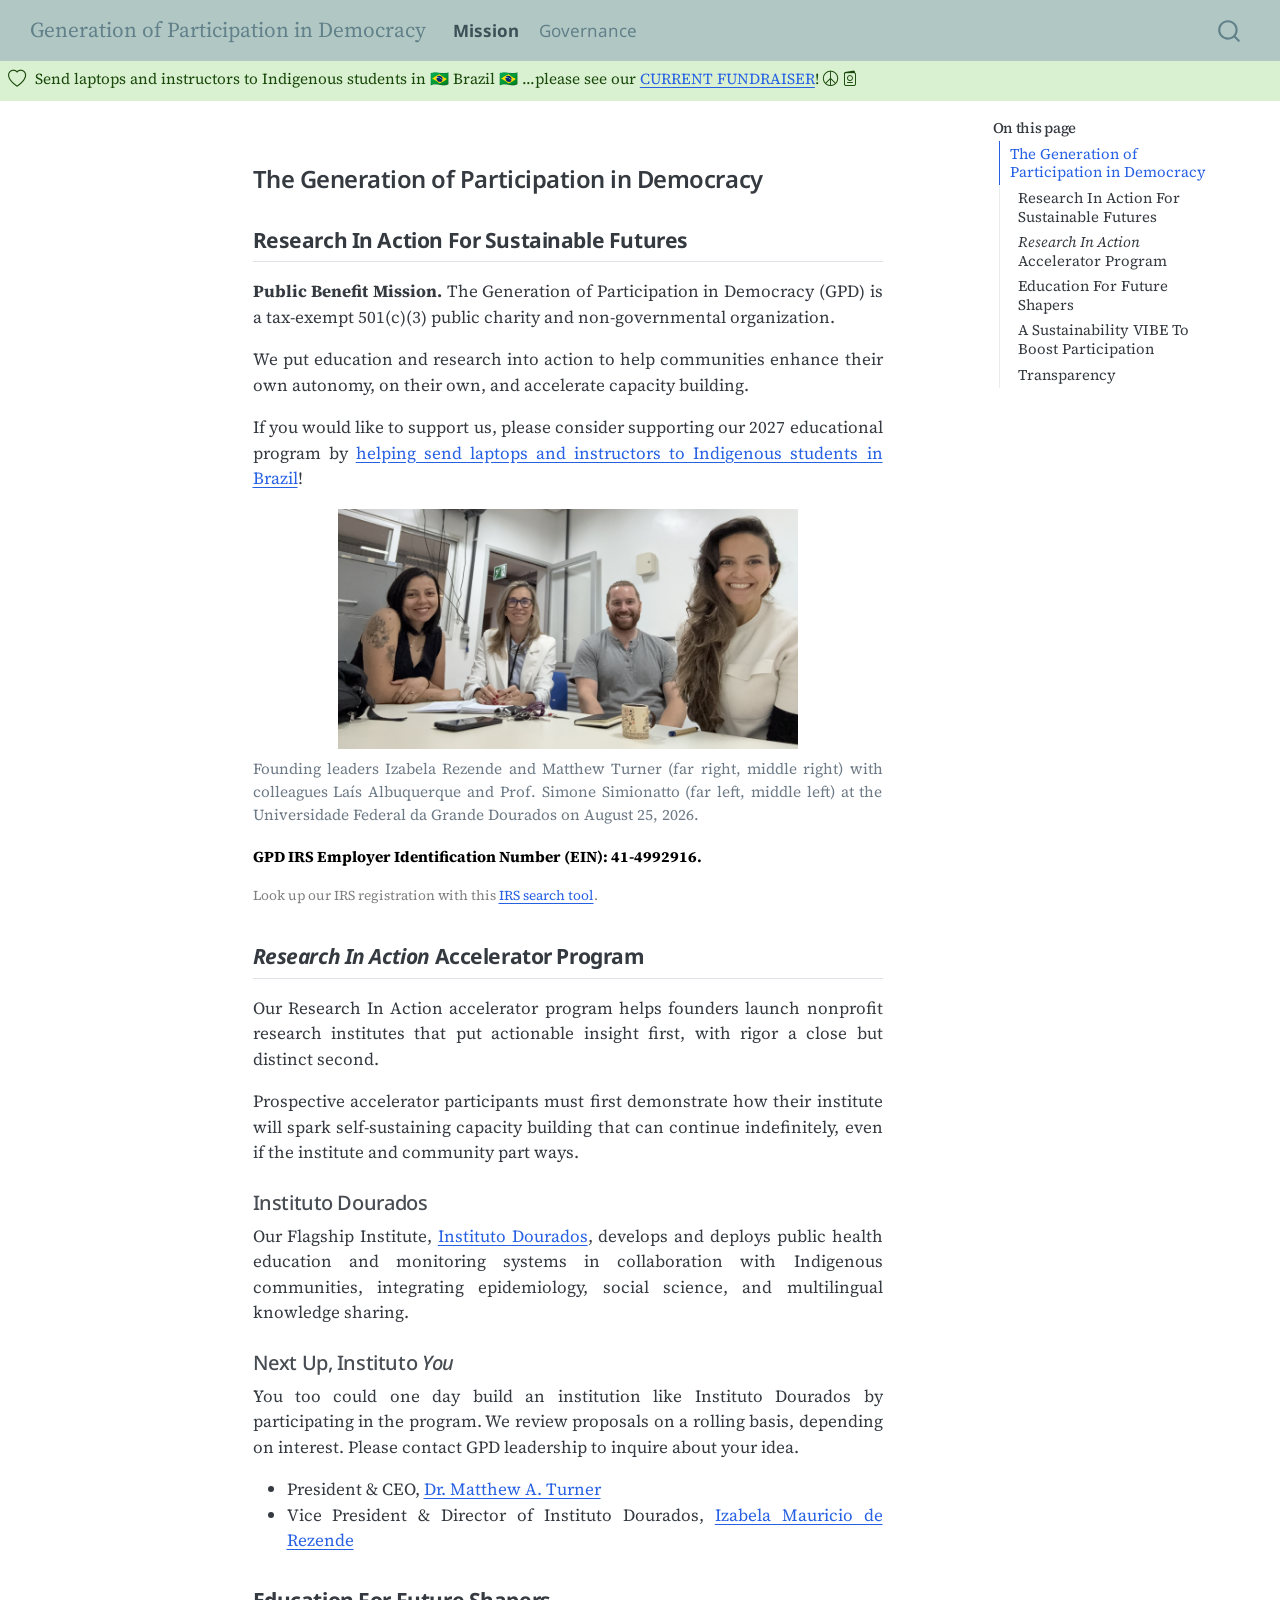
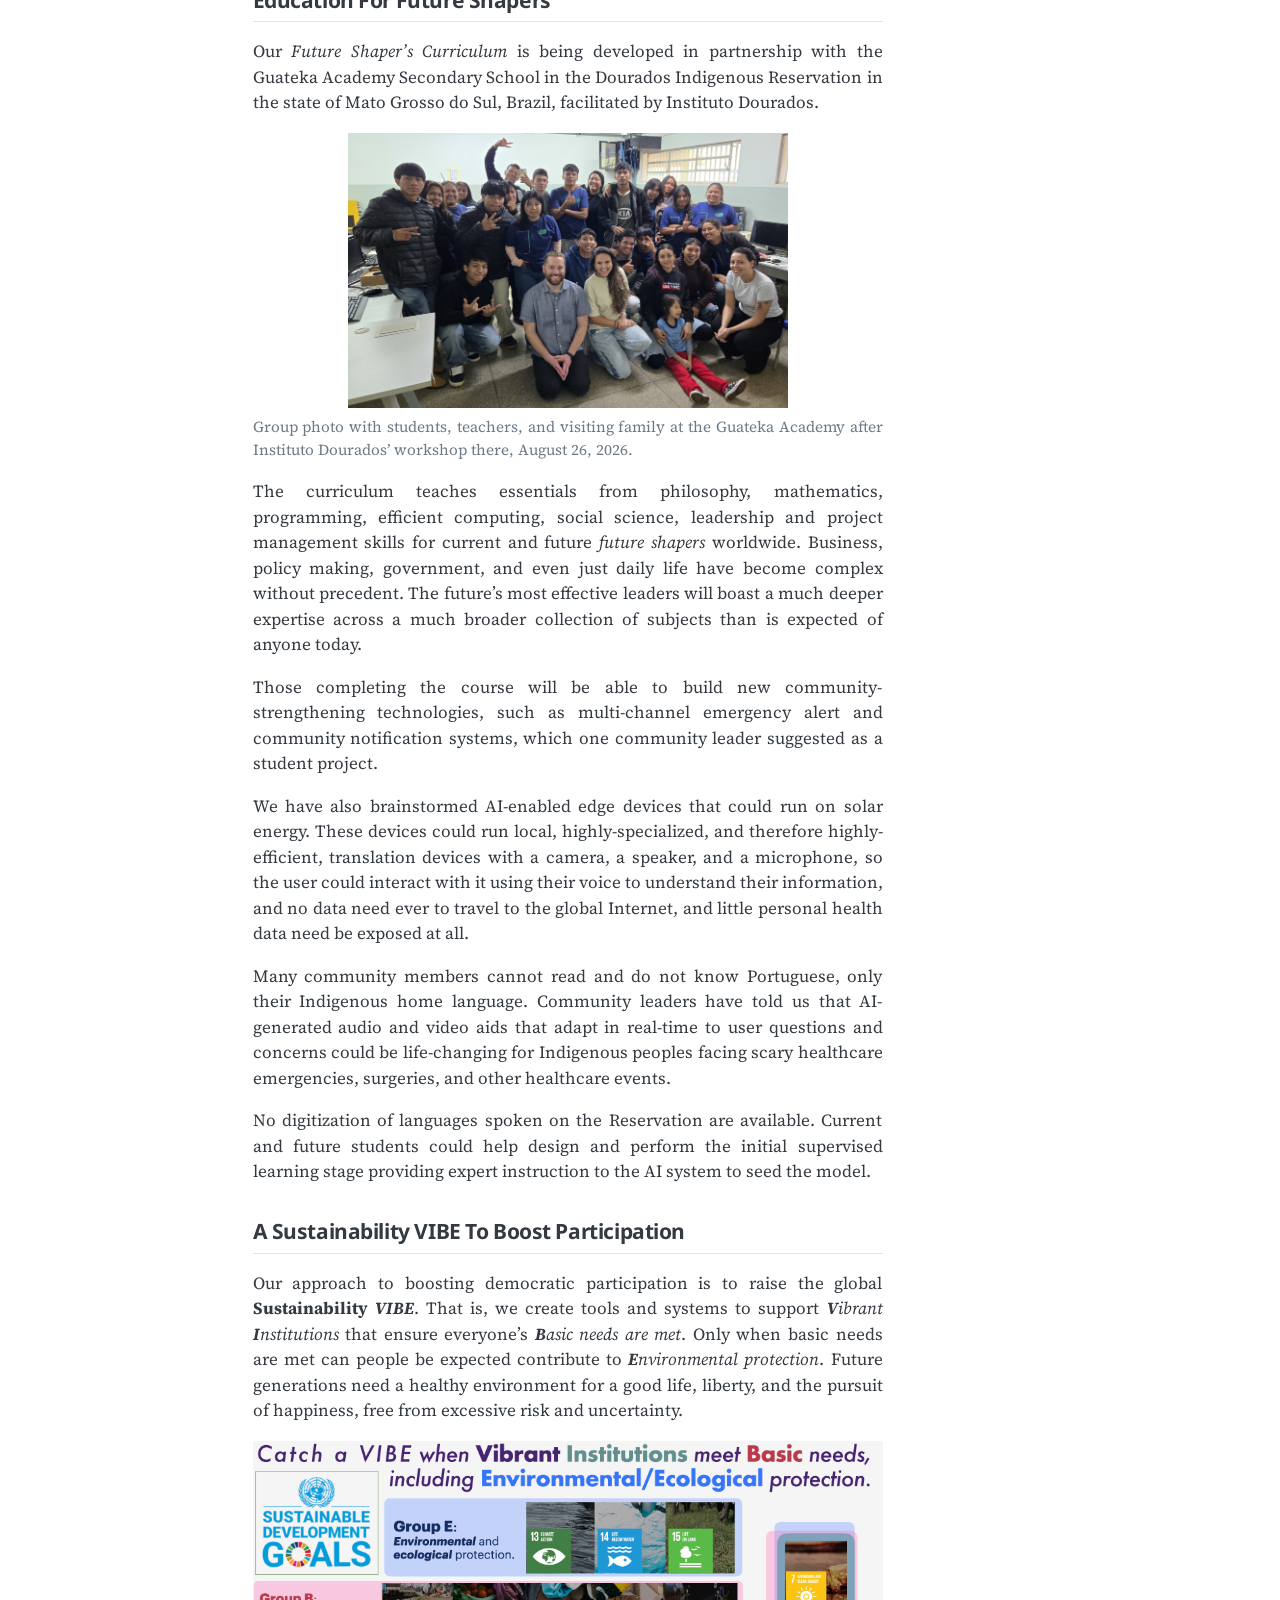
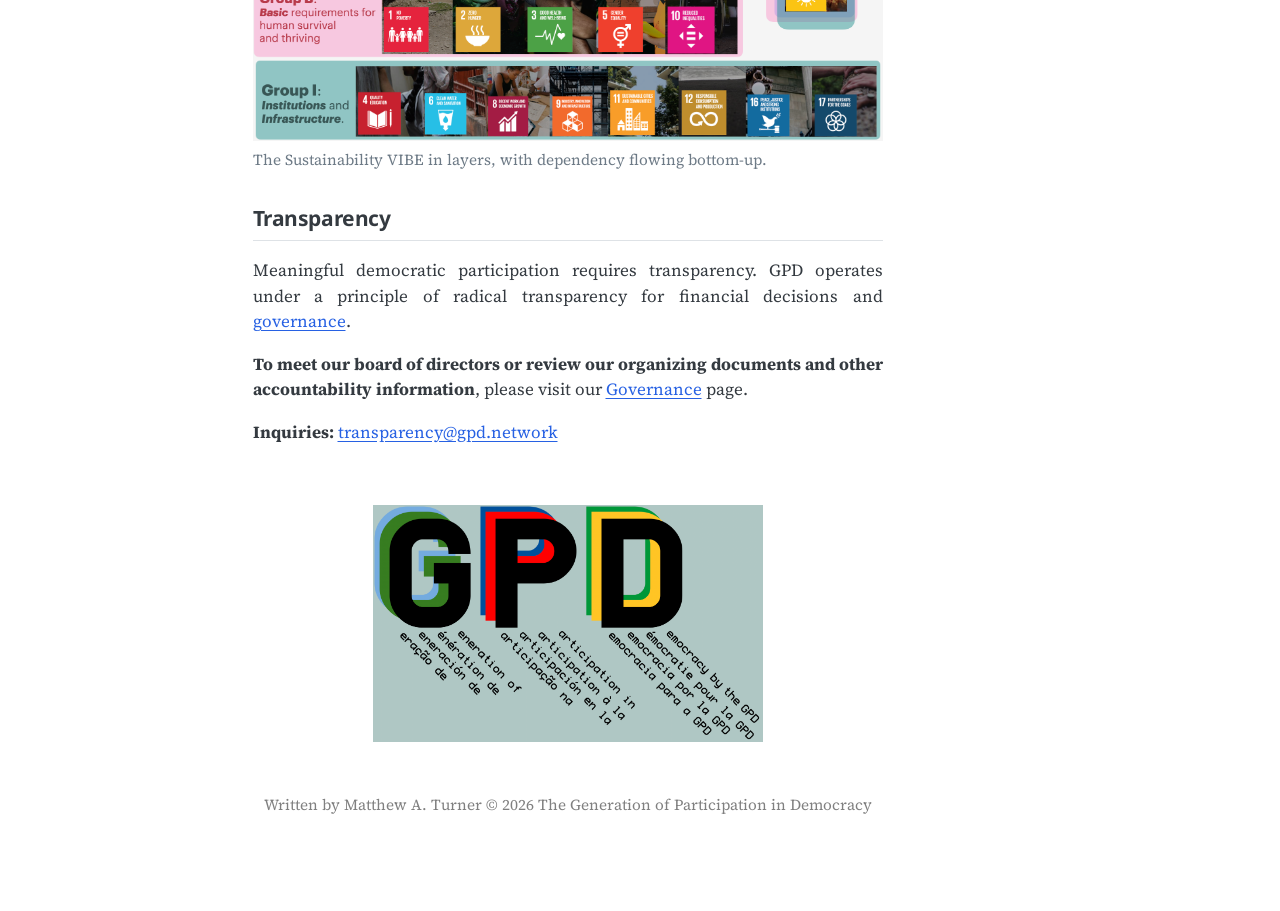
==== commit 0d8d7643: "Built site for gh-pages" ====
--- a/index.html
+++ b/index.html
@@ -46,7 +46,10 @@
 <link href="site_libs/quarto-html/quarto-syntax-highlighting-64a204ab8560d761af7679ceaba22944.css" rel="stylesheet" id="quarto-text-highlighting-styles">
 <script src="site_libs/bootstrap/bootstrap.min.js"></script>
 <link href="site_libs/bootstrap/bootstrap-icons.css" rel="stylesheet">
-<link href="site_libs/bootstrap/bootstrap-f439d865d3947137b76de0ee728326e2.min.css" rel="stylesheet" append-hash="true" id="quarto-bootstrap" data-mode="light">
+<link href="site_libs/bootstrap/bootstrap-1185180aeba94a77dad967b3d2b8993a.min.css" rel="stylesheet" append-hash="true" id="quarto-bootstrap" data-mode="light">
+<script src="site_libs/quarto-contrib/glightbox/glightbox.min.js"></script>
+<link href="site_libs/quarto-contrib/glightbox/glightbox.min.css" rel="stylesheet">
+<link href="site_libs/quarto-contrib/glightbox/lightbox.css" rel="stylesheet">
 <script id="quarto-search-options" type="application/json">{
   "location": "navbar",
   "copy-button": false,
@@ -78,13 +81,12 @@
 
 <meta property="og:title" content="Generation of Participation in Democracy">
 <meta property="og:description" content="">
-<meta property="og:image" content="https://gpd.network/VIBE-illustration.png">
+<meta property="og:image" content="https://gpd.network/images/team-at-ufgd.jpg">
 <meta property="og:site_name" content="Generation of Participation in Democracy">
-<meta property="og:image:height" content="1774">
-<meta property="og:image:width" content="3720">
+<meta property="og:image:alt" content="Founding leaders Izabela Rezende and Matthew Turner (far right, middle right) with colleagues Laís Albuquerque and Prof.&nbsp;Simone Simionatto (far left, middle left) at the Universidade Federal da Grande Dourados on August 25, 2026.">
 </head>
 
-<body class="nav-fixed fullcontent quarto-light">
+<body class="nav-fixed quarto-light">
 
 <div id="quarto-search-results"></div>
   <header id="quarto-header" class="headroom fixed-top">
@@ -115,31 +117,88 @@
 </div>
       </div> <!-- /container-fluid -->
     </nav>
+  <div id="quarto-announcement" data-announcement-id="8a6e6bcdd80b54d2efb858919003a6d5" class="alert alert-success hidden"><i class="bi bi-heart quarto-announcement-icon"></i><div class="quarto-announcement-content">
+<p>Send laptops and instructors to Indigenous students in 🇧🇷 Brazil 🇧🇷 …please see our <a href="https://www.zeffy.com/en-US/donation-form/health-decisions-should-be-in-the-hands-of-local-communities-help-us-develop-the-tools-and-programs-to-make-it-happen">CURRENT FUNDRAISER</a>! <i class="bi bi-peace"></i> <i class="bi bi-passport"></i></p>
+</div></div>
 </header>
 <!-- content -->
 <div id="quarto-content" class="quarto-container page-columns page-rows-contents page-layout-article page-navbar">
 <!-- sidebar -->
 <!-- margin-sidebar -->
-    
+    <div id="quarto-margin-sidebar" class="sidebar margin-sidebar">
+        <nav id="TOC" role="doc-toc" class="toc-active">
+    <h2 id="toc-title">On this page</h2>
+   
+  <ul class="collapse">
+  <li><a href="#the-generation-of-participation-in-democracy" id="toc-the-generation-of-participation-in-democracy" class="nav-link active" data-scroll-target="#the-generation-of-participation-in-democracy">The Generation of Participation in Democracy</a>
+  <ul class="collapse">
+  <li><a href="#research-in-action-for-sustainable-futures" id="toc-research-in-action-for-sustainable-futures" class="nav-link" data-scroll-target="#research-in-action-for-sustainable-futures">Research In Action For Sustainable Futures</a></li>
+  <li><a href="#research-in-action-accelerator-program" id="toc-research-in-action-accelerator-program" class="nav-link" data-scroll-target="#research-in-action-accelerator-program"><em>Research In Action</em> Accelerator Program</a></li>
+  <li><a href="#education-for-future-shapers" id="toc-education-for-future-shapers" class="nav-link" data-scroll-target="#education-for-future-shapers">Education For Future Shapers</a></li>
+  <li><a href="#a-sustainability-vibe-to-boost-participation" id="toc-a-sustainability-vibe-to-boost-participation" class="nav-link" data-scroll-target="#a-sustainability-vibe-to-boost-participation">A Sustainability VIBE To Boost Participation</a></li>
+  <li><a href="#transparency" id="toc-transparency" class="nav-link" data-scroll-target="#transparency">Transparency</a></li>
+  </ul></li>
+  </ul>
+</nav>
+    </div>
 <!-- main -->
 <main class="content" id="quarto-document-content"><header id="title-block-header" class="quarto-title-block"></header>
 
 
 
 
-<!-- # Generation of Participation in Democracy {#brand-title} -->
-<h1 id="brand-title">
-Generation of Participation in Democracy
-</h1>
-<h2 id="brand-subtitle" class="anchored">
-Sustainable Operating Systems <br> for Sustainable Futures
-</h2>
-<p><strong>Public Benefit Mission.</strong> The Generation of Participation in Democracy (GPD) is a tax-exempt 501(c)(3) public charity and non-governmental organization that leverages science, technology, and education to help localities enhance their autonomy, especially historically marginalized ones. <em><strong>IRS Employer Identification Number: 41-4992916.</strong></em></p>
-<p><strong>Sustainable Inference.</strong> In the GPD system, vibrant institutions are the rock sustainability needs to stand. Institutions promote participation by ensuring basic needs of local residents are met so they can participate vigorously in democratic decision making. Enhancing participation could be a surprisingly sturdy bulwark against risk and uncertainty.</p>
-<p><strong>Education.</strong> Our agile educational practices put synthesis and application first, and exhaustive theory second. Education records and spreads the word <em>why</em> certain practices are more beneficial, and <em>how</em> to practice them. Education provides the foundation for invention.</p>
-<p><strong>Transparency.</strong> Meaningful democratic participation requires transparency. GPD operates under a principle of radical transparency for financial decisions and <a href="./governance.html">governance</a>. True transparency in democracies requires an educated population that can analyze data quantitatively.</p>
+<section id="the-generation-of-participation-in-democracy" class="level1">
+<h1>The Generation of Participation in Democracy</h1>
+<section id="research-in-action-for-sustainable-futures" class="level2">
+<h2 class="anchored" data-anchor-id="research-in-action-for-sustainable-futures">Research In Action For Sustainable Futures</h2>
+<p><strong>Public Benefit Mission.</strong> The Generation of Participation in Democracy (GPD) is a tax-exempt 501(c)(3) public charity and non-governmental organization.</p>
+<p>We put education and research into action to help communities enhance their own autonomy, on their own, and accelerate capacity building.</p>
+<p>If you would like to support us, please consider supporting our 2027 educational program by <a href="https://www.zeffy.com/en-US/donation-form/health-decisions-should-be-in-the-hands-of-local-communities-help-us-develop-the-tools-and-programs-to-make-it-happen">helping send laptops and instructors to Indigenous students in Brazil</a>!</p>
+<div class="quarto-figure quarto-figure-center">
+<figure class="figure">
+<p><a href="images/team-at-ufgd.jpg" class="lightbox" data-gallery="quarto-lightbox-gallery-1" title="Founding leaders Izabela Rezende and Matthew Turner (far right, middle right) with colleagues Laís Albuquerque and Prof.&nbsp;Simone Simionatto (far left, middle left) at the Universidade Federal da Grande Dourados on August 25, 2026."><img src="images/team-at-ufgd.jpg" class="img-fluid figure-img" width="460" alt="Founding leaders Izabela Rezende and Matthew Turner (far right, middle right) with colleagues Laís Albuquerque and Prof.&nbsp;Simone Simionatto (far left, middle left) at the Universidade Federal da Grande Dourados on August 25, 2026."></a></p>
+<figcaption>Founding leaders Izabela Rezende and Matthew Turner (far right, middle right) with colleagues Laís Albuquerque and Prof.&nbsp;Simone Simionatto (far left, middle left) at the Universidade Federal da Grande Dourados on August 25, 2026.</figcaption>
+</figure>
+</div>
+<p><span style="font-size: 0.9rem; color: black;"> <strong>GPD IRS Employer Identification Number (EIN): 41-4992916.</strong></span></p>
+<p style="font-size: 0.8rem; color: grey; margin-bottom: 2.2rem;">
+Look up our IRS registration with this <a href="https://apps.irs.gov/app/eos/">IRS search tool</a>.
+</p>
+</section>
+<section id="research-in-action-accelerator-program" class="level2">
+<h2 class="anchored" data-anchor-id="research-in-action-accelerator-program"><em>Research In Action</em> Accelerator Program</h2>
+<p>Our Research In Action accelerator program helps founders launch nonprofit research institutes that put actionable insight first, with rigor a close but distinct second.</p>
+<p>Prospective accelerator participants must first demonstrate how their institute will spark self-sustaining capacity building that can continue indefinitely, even if the institute and community part ways.</p>
+<section id="instituto-dourados" class="level3">
+<h3 class="anchored" data-anchor-id="instituto-dourados">Instituto Dourados</h3>
+<p>Our Flagship Institute, <a href="https://institutodourados.org">Instituto Dourados</a>, develops and deploys public health education and monitoring systems in collaboration with Indigenous communities, integrating epidemiology, social science, and multilingual knowledge sharing.</p>
+</section>
+<section id="next-up-instituto-you" class="level3">
+<h3 class="anchored" data-anchor-id="next-up-instituto-you">Next Up, Instituto <em>You</em></h3>
+<p>You too could one day build an institution like Instituto Dourados by participating in the program. We review proposals on a rolling basis, depending on interest. Please contact GPD leadership to inquire about your idea.</p>
+<ul>
+<li>President &amp; CEO, <a href="mailto:matt@gpd.network">Dr.&nbsp;Matthew A. Turner</a></li>
+<li>Vice President &amp; Director of Instituto Dourados, <a href="mailto:iza@institutodourados.org">Izabela Mauricio de Rezende</a></li>
+</ul>
+</section>
+</section>
+<section id="education-for-future-shapers" class="level2">
+<h2 class="anchored" data-anchor-id="education-for-future-shapers">Education For Future Shapers</h2>
+<p>Our <em>Future Shaper’s Curriculum</em> is being developed in partnership with the Guateka Academy Secondary School in the Dourados Indigenous Reservation in the state of Mato Grosso do Sul, Brazil, facilitated by Instituto Dourados.</p>
+<div class="quarto-figure quarto-figure-center">
+<figure class="figure">
+<p><a href="images/guateka-group-photo.jpg" class="lightbox" data-gallery="quarto-lightbox-gallery-2" title="Group photo with students, teachers, and visiting family at the Guateka Academy after Instituto Dourados’ workshop there, August 26, 2026."><img src="images/guateka-group-photo.jpg" class="img-fluid figure-img" width="440" alt="Group photo with students, teachers, and visiting family at the Guateka Academy after Instituto Dourados’ workshop there, August 26, 2026."></a></p>
+<figcaption>Group photo with students, teachers, and visiting family at the Guateka Academy after Instituto Dourados’ workshop there, August 26, 2026.</figcaption>
+</figure>
+</div>
+<p>The curriculum teaches essentials from philosophy, mathematics, programming, efficient computing, social science, leadership and project management skills for current and future <em>future shapers</em> worldwide. Business, policy making, government, and even just daily life have become complex without precedent. The future’s most effective leaders will boast a much deeper expertise across a much broader collection of subjects than is expected of anyone today.</p>
+<p>Those completing the course will be able to build new community-strengthening technologies, such as multi-channel emergency alert and community notification systems, which one community leader suggested as a student project.</p>
+<p>We have also brainstormed AI-enabled edge devices that could run on solar energy. These devices could run local, highly-specialized, and therefore highly-efficient, translation devices with a camera, a speaker, and a microphone, so the user could interact with it using their voice to understand their information, and no data need ever to travel to the global Internet, and little personal health data need be exposed at all.</p>
+<p>Many community members cannot read and do not know Portuguese, only their Indigenous home language. Community leaders have told us that AI-generated audio and video aids that adapt in real-time to user questions and concerns could be life-changing for Indigenous peoples facing scary healthcare emergencies, surgeries, and other healthcare events.</p>
+<p>No digitization of languages spoken on the Reservation are available. Current and future students could help design and perform the initial supervised learning stage providing expert instruction to the AI system to seed the model.</p>
+</section>
 <section id="a-sustainability-vibe-to-boost-participation" class="level2">
-<h2 class="anchored" data-anchor-id="a-sustainability-vibe-to-boost-participation">A Sustainability VIBE to Boost Participation</h2>
+<h2 class="anchored" data-anchor-id="a-sustainability-vibe-to-boost-participation">A Sustainability VIBE To Boost Participation</h2>
 <p>Our approach to boosting democratic participation is to raise the global <strong>Sustainability <em>VIBE</em></strong>. That is, we create tools and systems to support <em><strong>V</strong>ibrant <strong>I</strong>nstitutions</em> that ensure everyone’s <em><strong>B</strong>asic needs are met</em>. Only when basic needs are met can people be expected contribute to <em><strong>E</strong>nvironmental protection</em>. Future generations need a healthy environment for a good life, liberty, and the pursuit of happiness, free from excessive risk and uncertainty.</p>
 <div class="quarto-figure quarto-figure-center">
 <figure class="figure">
@@ -148,45 +207,25 @@
 </figure>
 </div>
 </section>
-<section id="instituto-dourados-our-first-flagship-institute" class="level2">
-<h2 class="anchored" data-anchor-id="instituto-dourados-our-first-flagship-institute">Instituto Dourados, our First <em>Flagship Institute</em></h2>
-<p>Our first Flagship Institute, <a href="https://institutodourados.org">Instituto Dourados</a>, develops and deploys public health systems in collaboration with Indigenous communities, integrating epidemiology, social science, and multilingual knowledge sharing.</p>
-<p>Public health is one of the essential <em>Basic</em> needs for keeping up the sustainability <em>VIBE</em>.</p>
-<p>To inquire about participating in the Flagship Accelerator program, please contact <a href="mailto:matt@gpd.network">GPD President Matt Turner</a> or <a href="mailto:iza@gpd.network">GPD Secretary Iza Rezende</a>.</p>
-<p><strong>Organizing Documents:</strong> See our <a href="./governance.html">Governance Documents page</a>.</p>
-<p><strong>Transparency inquiries:</strong> <a href="mailto:transparency@gpdamericas.org">transparency@gpdamericas.org</a></p>
-<p><br> <br></p>
+<section id="transparency" class="level2">
+<h2 class="anchored" data-anchor-id="transparency">Transparency</h2>
+<p>Meaningful democratic participation requires transparency. GPD operates under a principle of radical transparency for financial decisions and <a href="./governance.html">governance</a>.</p>
+<p><strong>To meet our board of directors or review our organizing documents and other accountability information</strong>, please visit our <a href="./governance.html">Governance</a> page.</p>
+<p><strong>Inquiries:</strong> <a href="mailto:transparency@gpd.network">transparency@gpd.network</a></p>
+<p><br></p>
 <div class="quarto-figure quarto-figure-center">
 <figure class="figure">
 <p><img src="GPD-Anchor-Logo.png" id="anchor" class="img-fluid quarto-figure quarto-figure-center anchored figure-img" width="390"></p>
 </figure>
 </div>
-<p><br></p>
-<section id="founders-statement" class="level3">
-<h3 class="anchored" data-anchor-id="founders-statement">Founder’s Statement</h3>
-<p>GPD is built to move from theory to implementation—combining research, infrastructure, and education to support sustainable futures worldwide.</p>
-<div class="founder-bio">
-<p><img src="cafecito-pic.png" class="float-left" height="210" alt="Matt Turner"></p>
-<p style="font-size: 18px;">
-<em>In solidarity and service,</em>
-</p>
-<p><img src="signature.jpg" width="200" alt="Matt Turner’s signature"></p>
-<p style="font-size: 20px;">
-<strong>Matt Turner, PhD</strong>
-</p>
-<p style="font-size: 15px; margin-bottom: 5px;">
-Founder &amp; Architect<br> The Generation of Participation in Democracy
-</p>
-<p>
-<a href="mailto:matt@mat.phd">Contact</a>
-</p>
-</div>
-
-
-</section>
-</section>
-
-</main> <!-- /main -->
+
+
+</section>
+</section>
+
+<p style="font-size: 0.9rem; text-align: center; color: grey;">
+  Written by Matthew A. Turner © 2026 The Generation of Participation in Democracy
+</p></main> <!-- /main -->
 <script id="quarto-html-after-body" type="application/javascript">
   window.document.addEventListener("DOMContentLoaded", function (event) {
     const icon = "";
@@ -588,6 +627,38 @@
   });
   </script>
 </div> <!-- /content -->
+<script>var lightboxQuarto = GLightbox({"closeEffect":"zoom","descPosition":"bottom","loop":false,"openEffect":"zoom","selector":".lightbox"});
+(function() {
+  let previousOnload = window.onload;
+  window.onload = () => {
+    if (previousOnload) {
+      previousOnload();
+    }
+    lightboxQuarto.on('slide_before_load', (data) => {
+      const { slideIndex, slideNode, slideConfig, player, trigger } = data;
+      const href = trigger.getAttribute('href');
+      if (href !== null) {
+        const imgEl = window.document.querySelector(`a[href="${href}"] img`);
+        if (imgEl !== null) {
+          const srcAttr = imgEl.getAttribute("src");
+          if (srcAttr && srcAttr.startsWith("data:")) {
+            slideConfig.href = srcAttr;
+          }
+        }
+      } 
+    });
+  
+    lightboxQuarto.on('slide_after_load', (data) => {
+      const { slideIndex, slideNode, slideConfig, player, trigger } = data;
+      if (window.Quarto?.typesetMath) {
+        window.Quarto.typesetMath(slideNode);
+      }
+    });
+  
+  };
+  
+})();
+          </script>
 
 
 
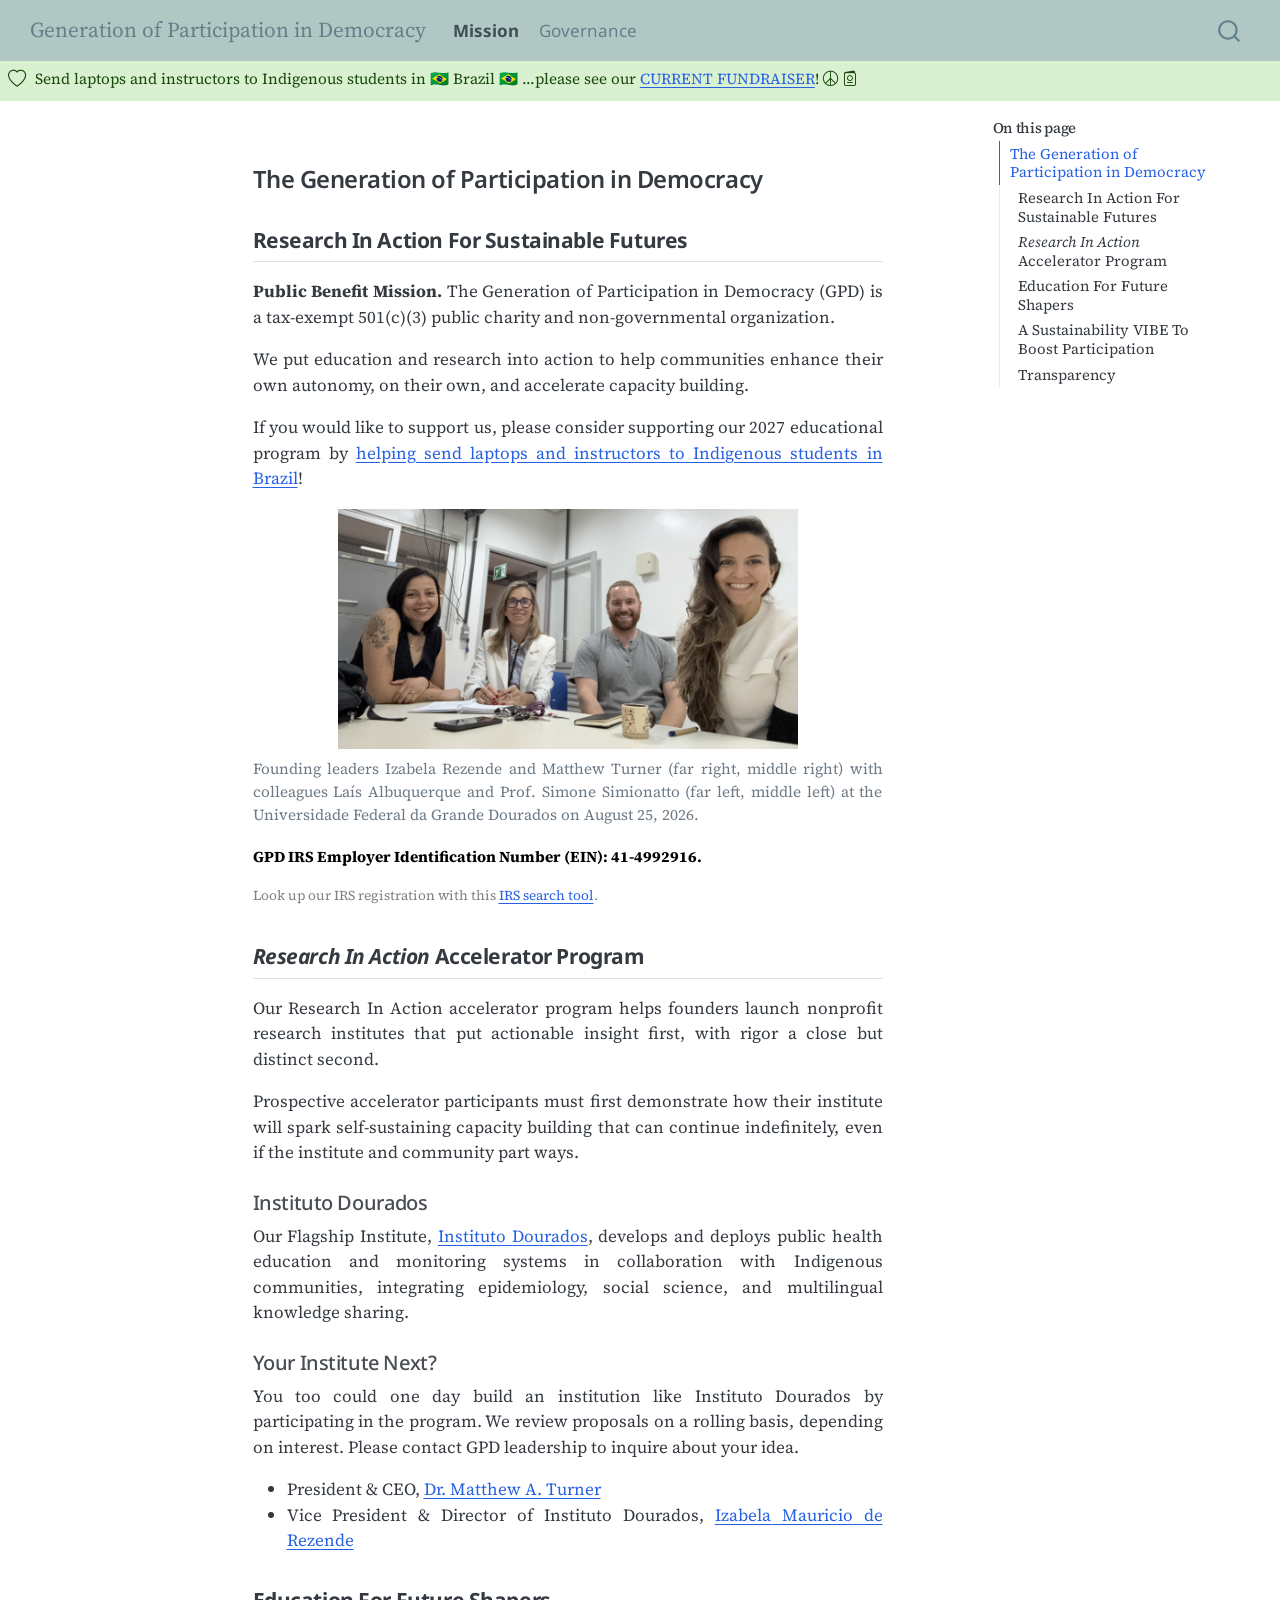
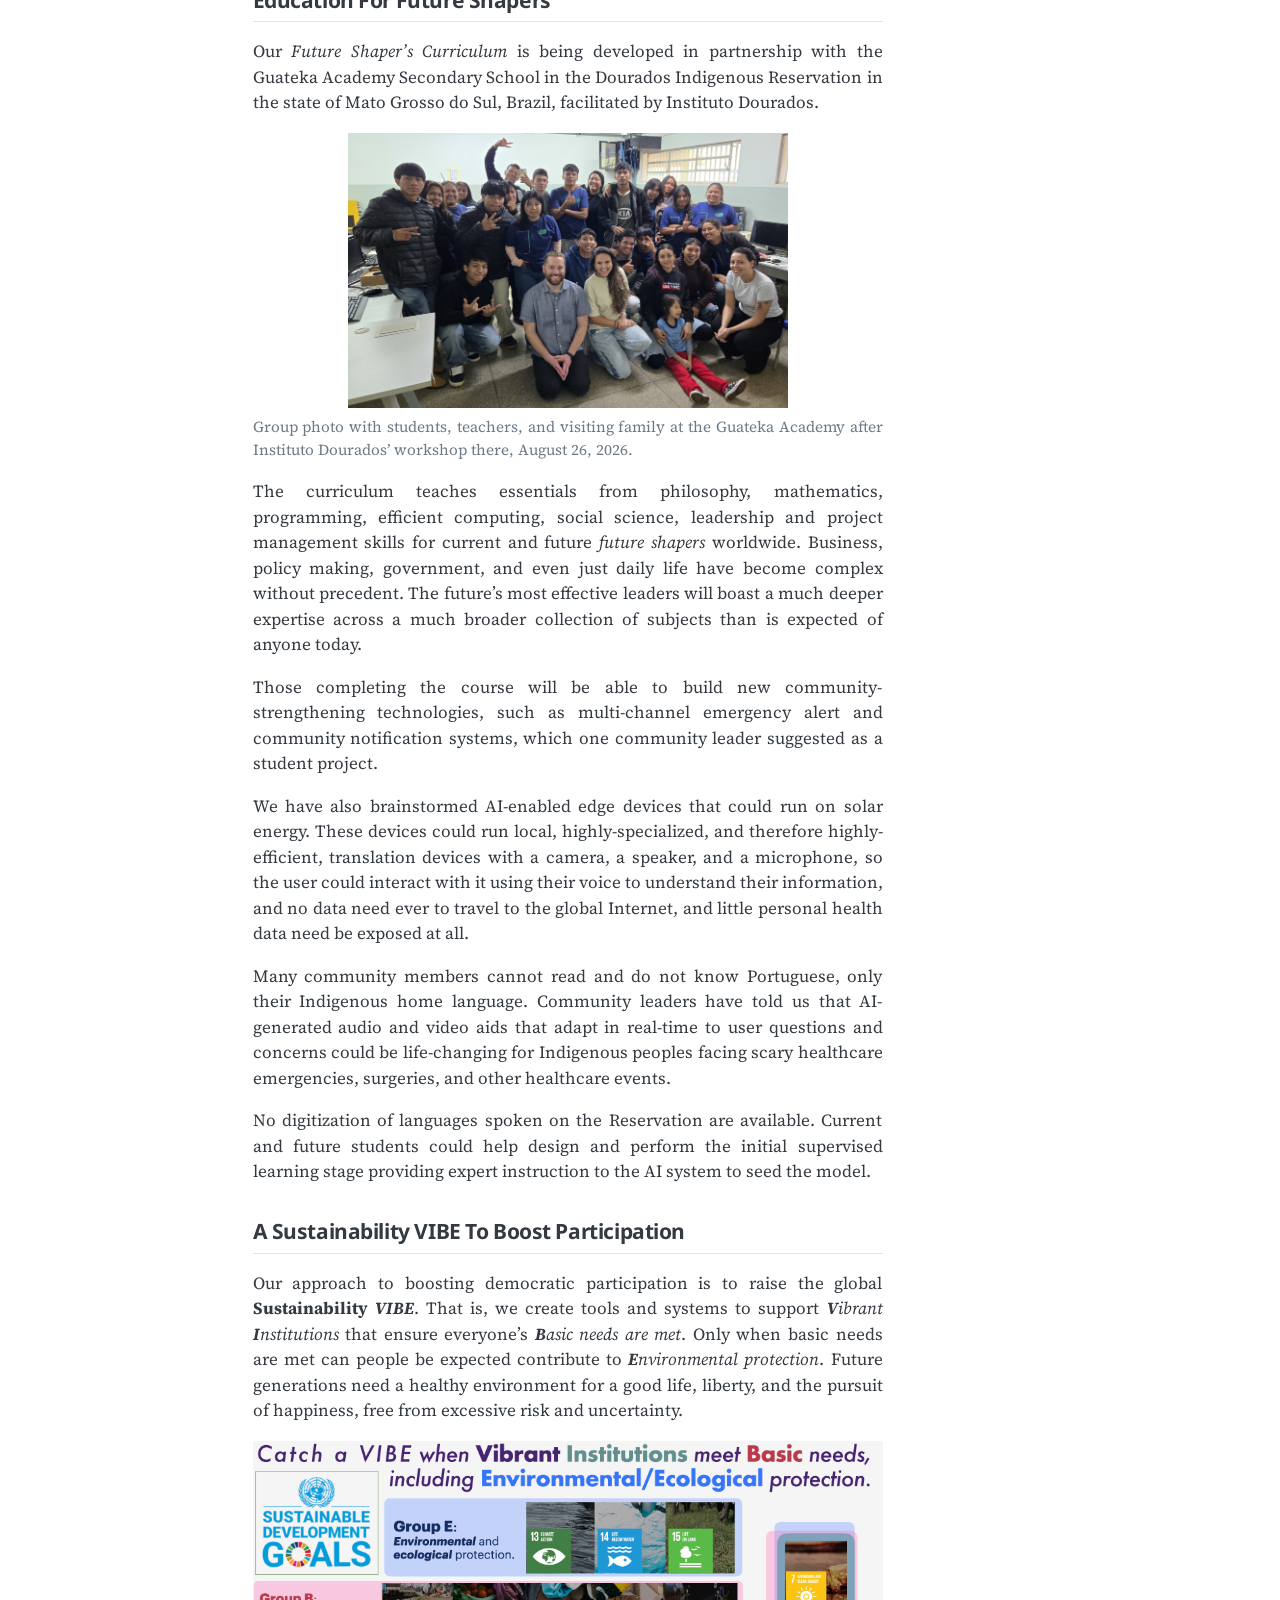
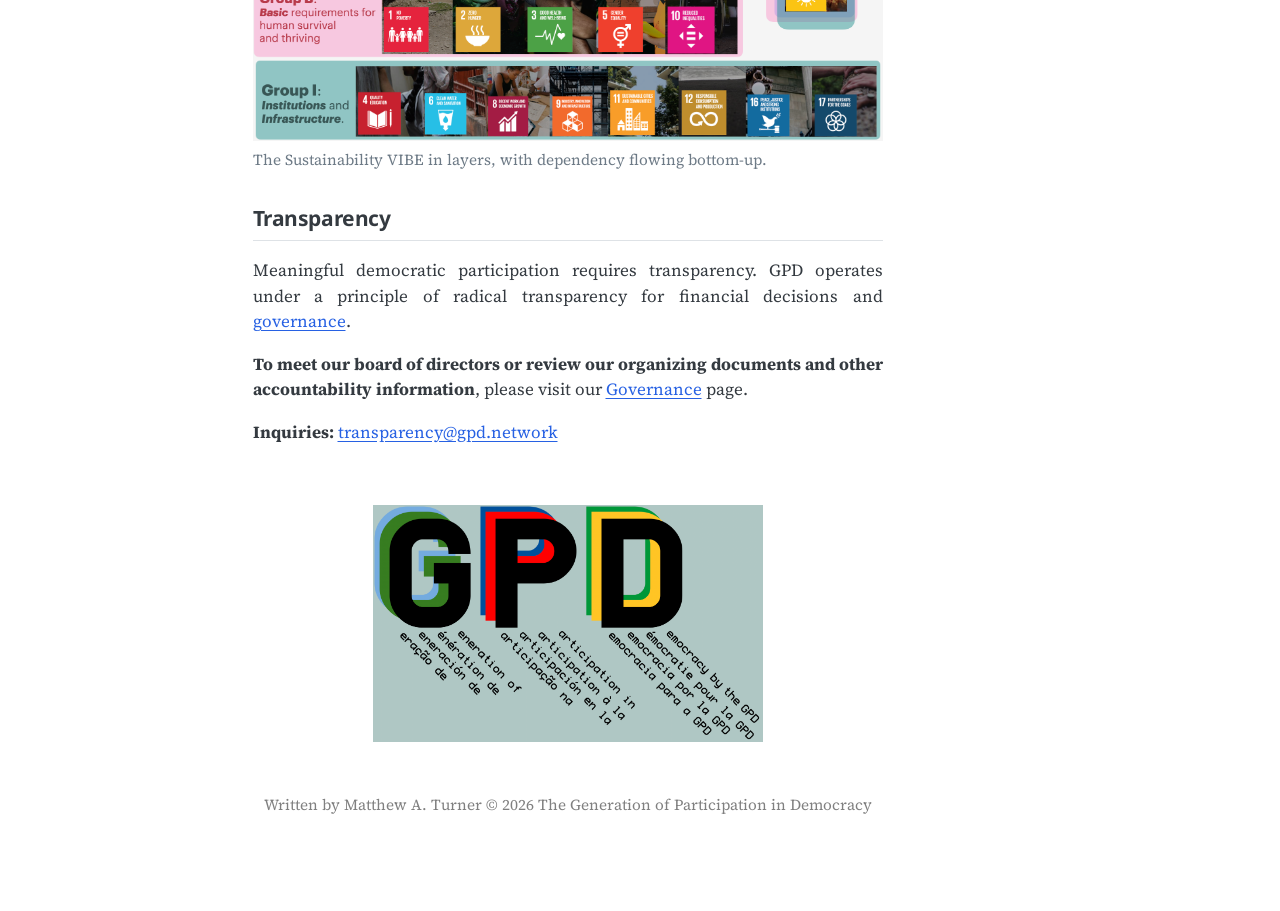
==== commit 7d34e98f: "Built site for gh-pages" ====
--- a/index.html
+++ b/index.html
@@ -173,8 +173,8 @@
 <h3 class="anchored" data-anchor-id="instituto-dourados">Instituto Dourados</h3>
 <p>Our Flagship Institute, <a href="https://institutodourados.org">Instituto Dourados</a>, develops and deploys public health education and monitoring systems in collaboration with Indigenous communities, integrating epidemiology, social science, and multilingual knowledge sharing.</p>
 </section>
-<section id="next-up-instituto-you" class="level3">
-<h3 class="anchored" data-anchor-id="next-up-instituto-you">Next Up, Instituto <em>You</em></h3>
+<section id="your-institute-next" class="level3">
+<h3 class="anchored" data-anchor-id="your-institute-next">Your Institute Next?</h3>
 <p>You too could one day build an institution like Instituto Dourados by participating in the program. We review proposals on a rolling basis, depending on interest. Please contact GPD leadership to inquire about your idea.</p>
 <ul>
 <li>President &amp; CEO, <a href="mailto:matt@gpd.network">Dr.&nbsp;Matthew A. Turner</a></li>
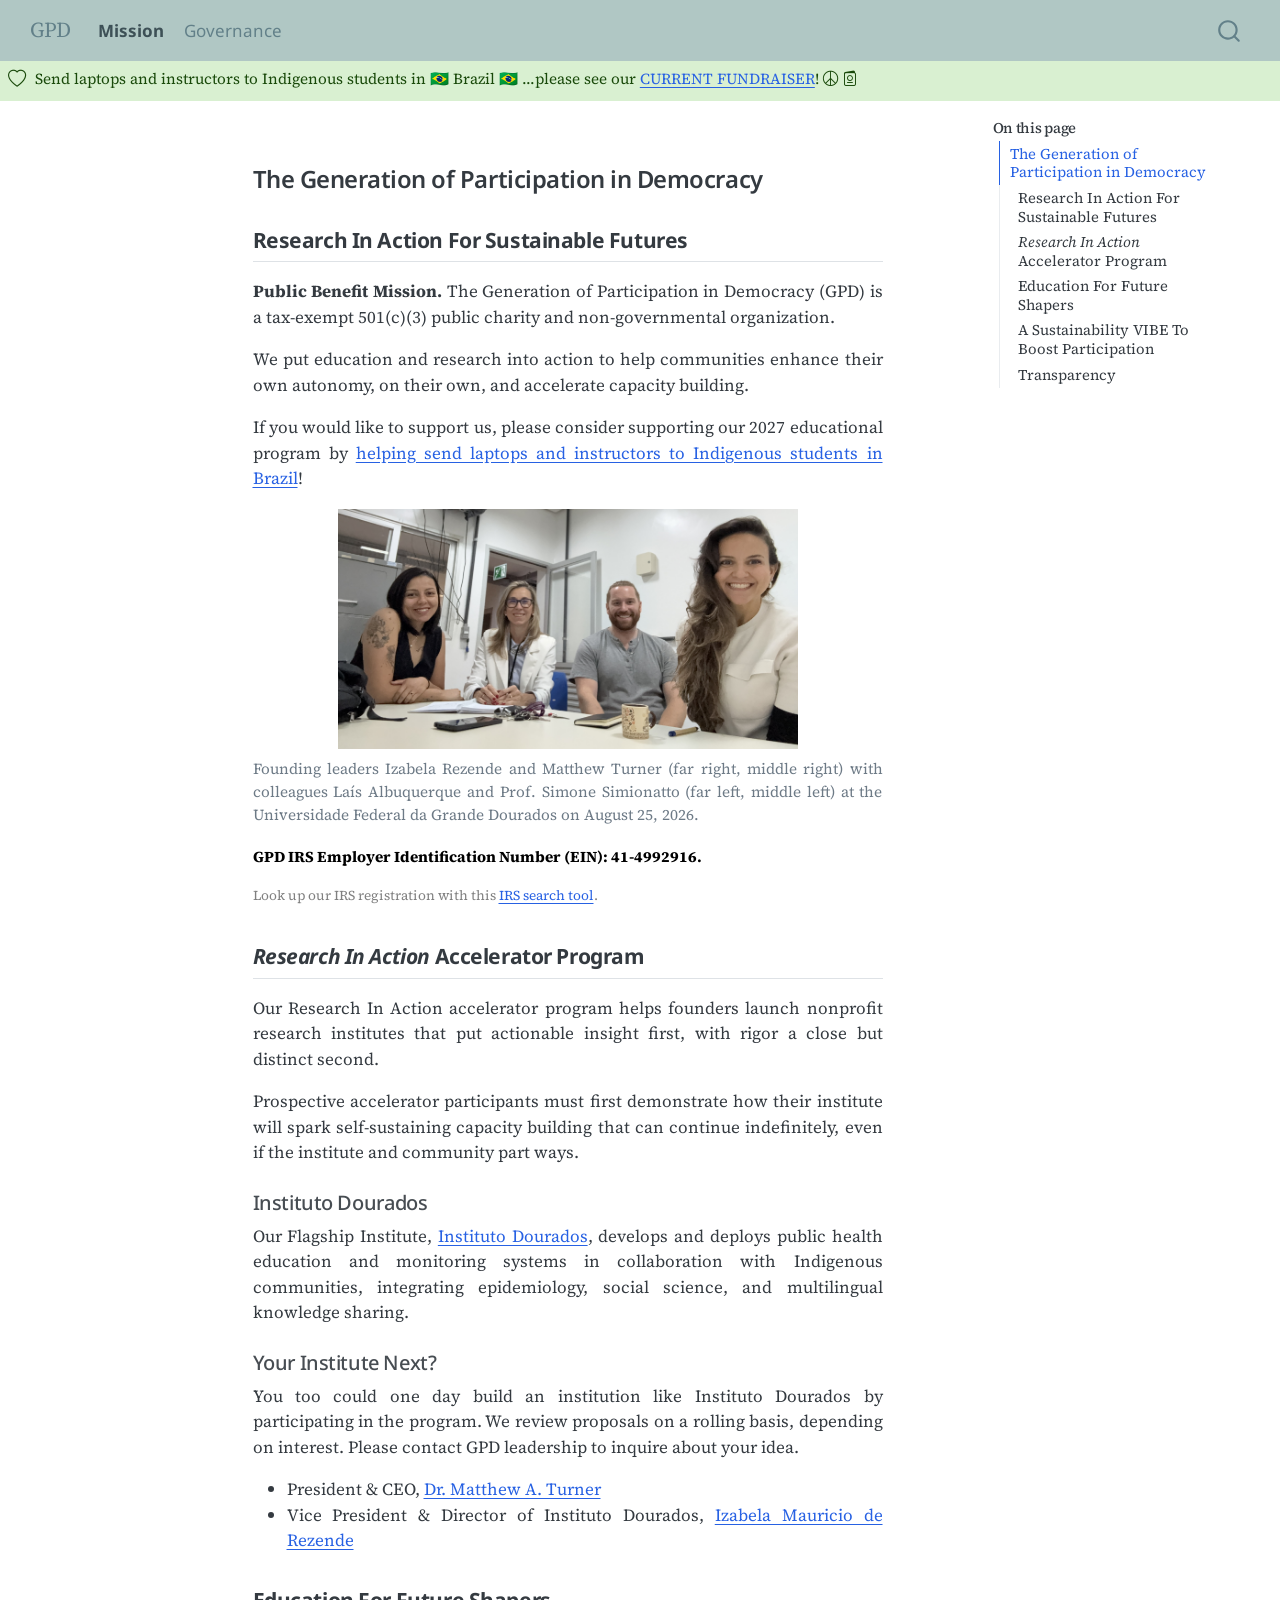
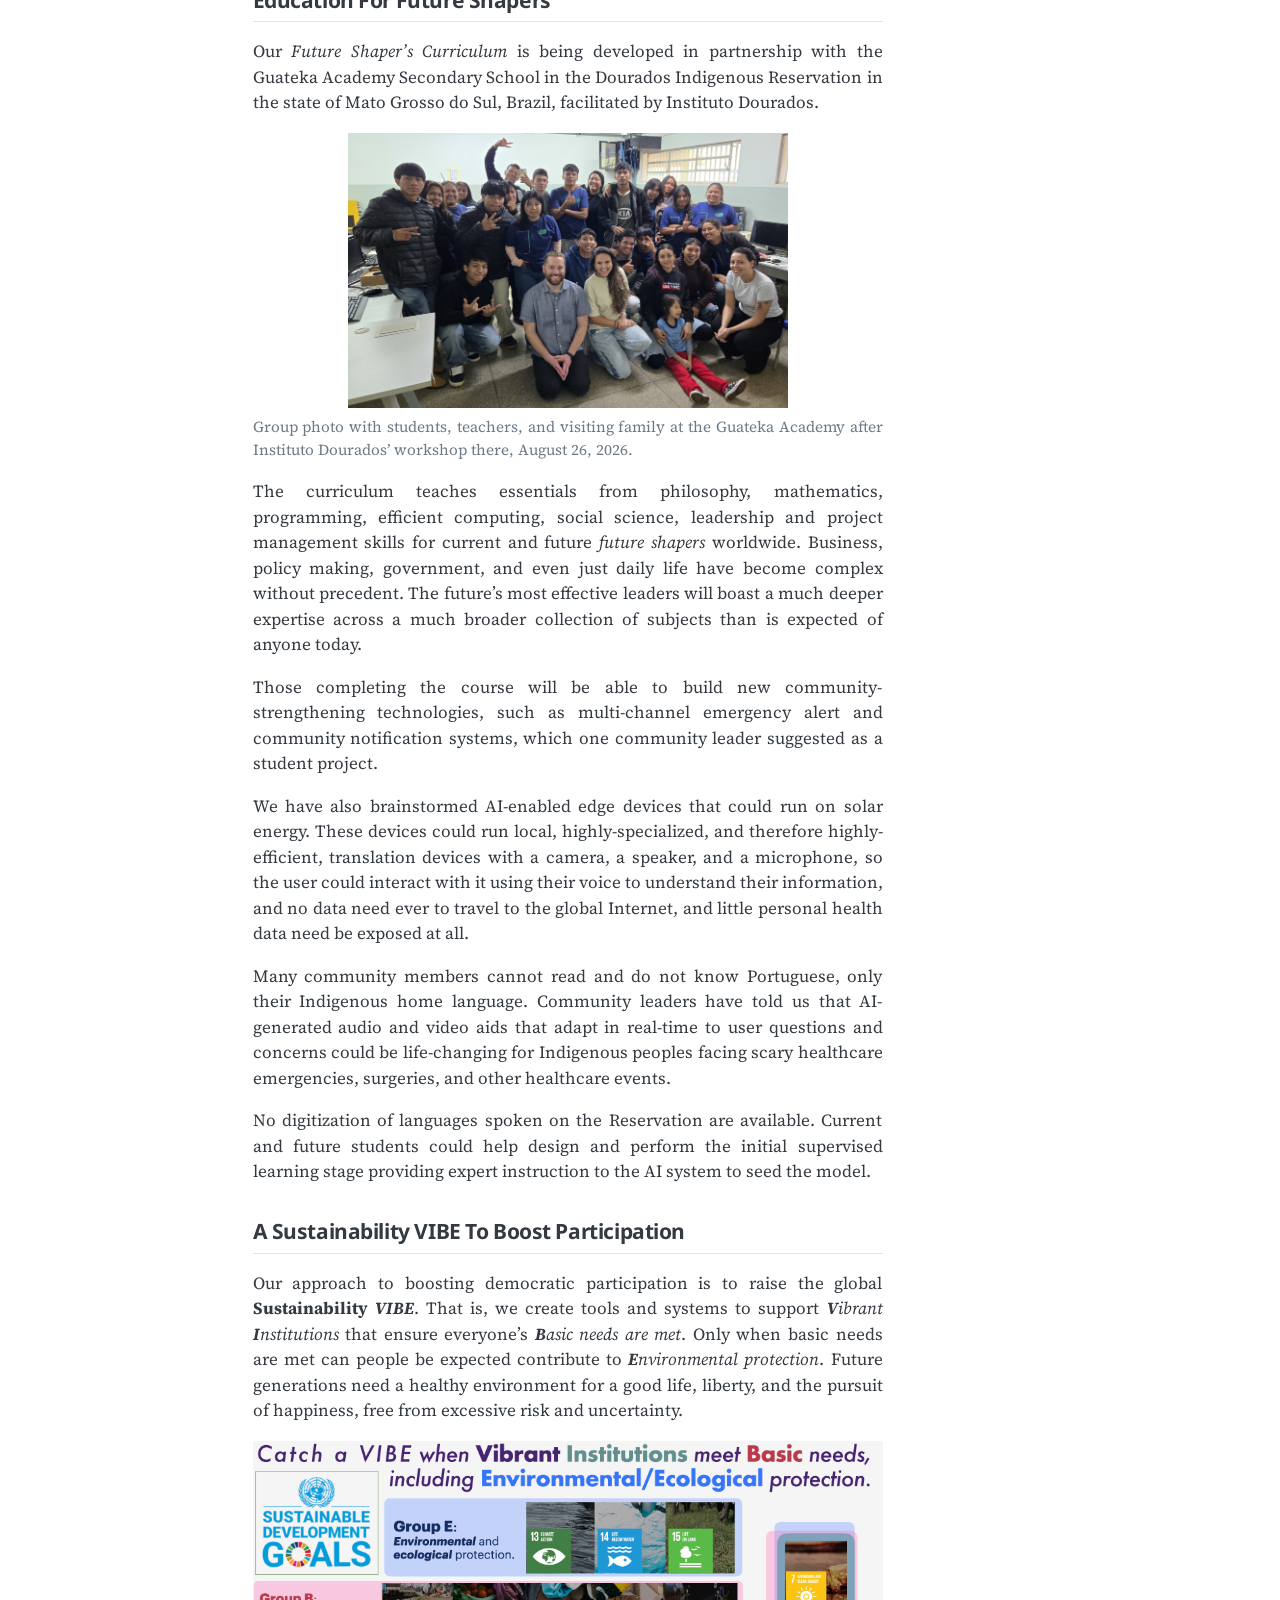
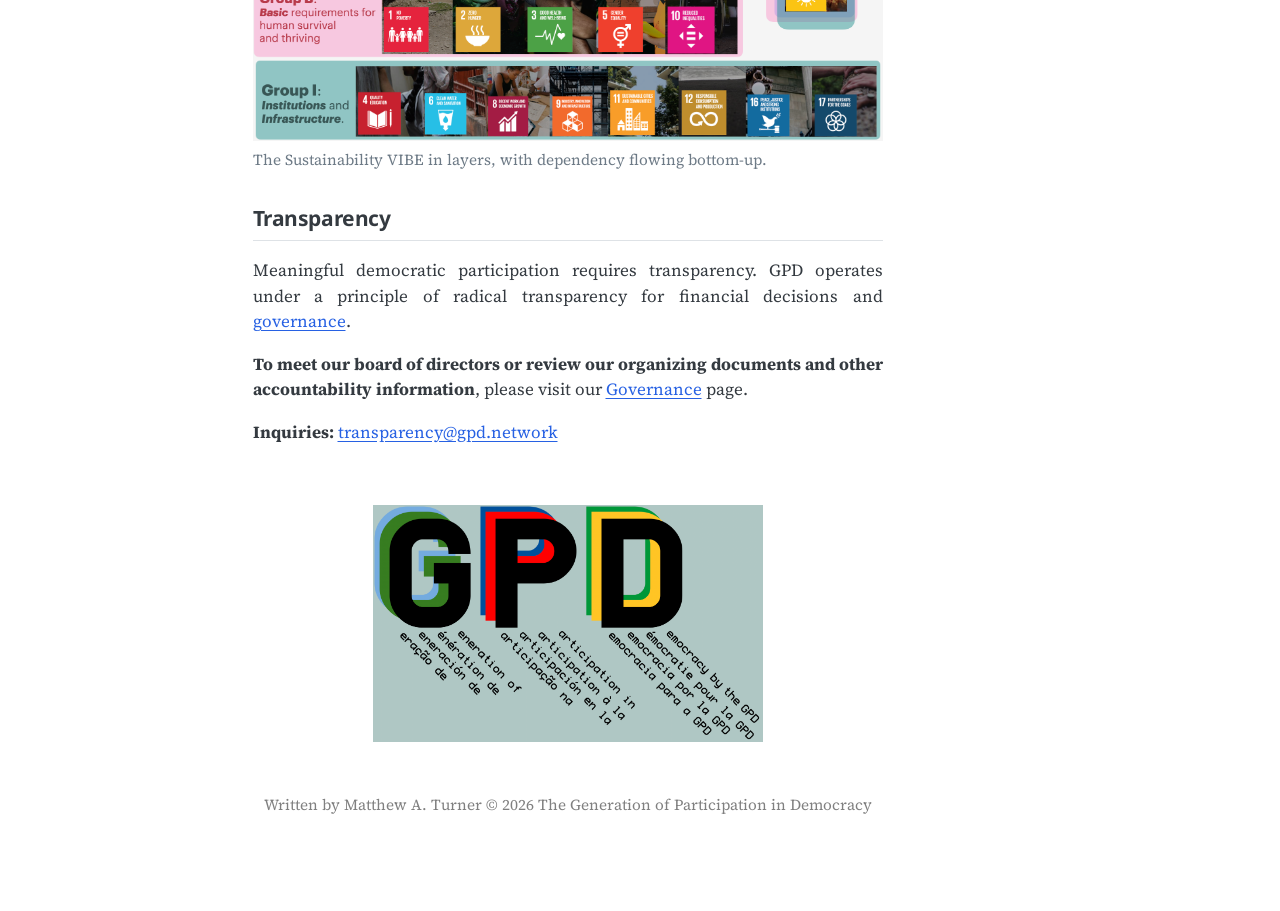
==== commit 05a6e1f9: "Built site for gh-pages" ====
--- a/index.html
+++ b/index.html
@@ -7,7 +7,7 @@
 <meta name="viewport" content="width=device-width, initial-scale=1.0, user-scalable=yes">
 
 
-<title>Generation of Participation in Democracy</title>
+<title>GPD</title>
 <style>
 /* Default styles provided by pandoc.
 ** See https://pandoc.org/MANUAL.html#variables-for-html for config info.
@@ -79,10 +79,10 @@
 }</script>
 
 
-<meta property="og:title" content="Generation of Participation in Democracy">
+<meta property="og:title" content="GPD">
 <meta property="og:description" content="">
 <meta property="og:image" content="https://gpd.network/images/team-at-ufgd.jpg">
-<meta property="og:site_name" content="Generation of Participation in Democracy">
+<meta property="og:site_name" content="GPD">
 <meta property="og:image:alt" content="Founding leaders Izabela Rezende and Matthew Turner (far right, middle right) with colleagues Laís Albuquerque and Prof.&nbsp;Simone Simionatto (far left, middle left) at the Universidade Federal da Grande Dourados on August 25, 2026.">
 </head>
 
@@ -94,7 +94,7 @@
       <div class="navbar-container container-fluid">
       <div class="navbar-brand-container mx-auto">
     <a class="navbar-brand" href="./index.html">
-    <span class="navbar-title">Generation of Participation in Democracy</span>
+    <span class="navbar-title">GPD</span>
     </a>
   </div>
             <div id="quarto-search" class="" title="Search"></div>
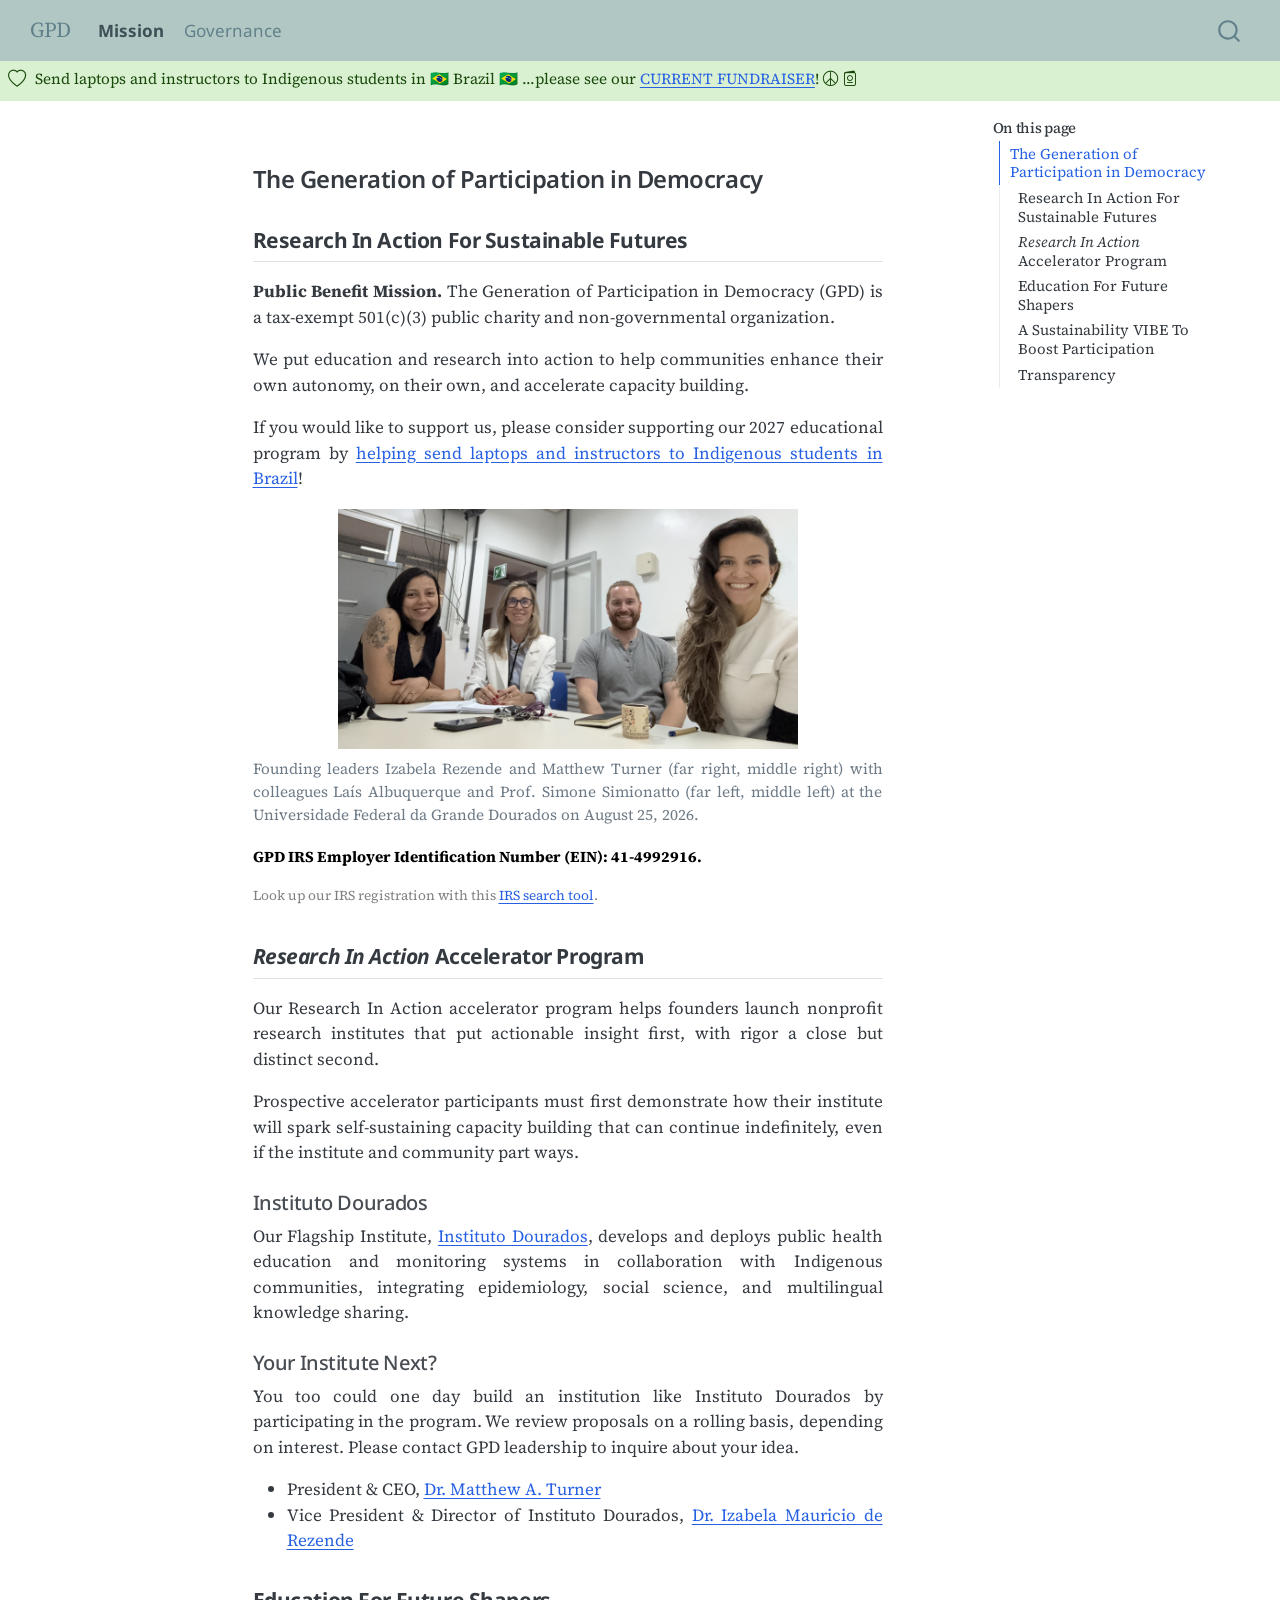
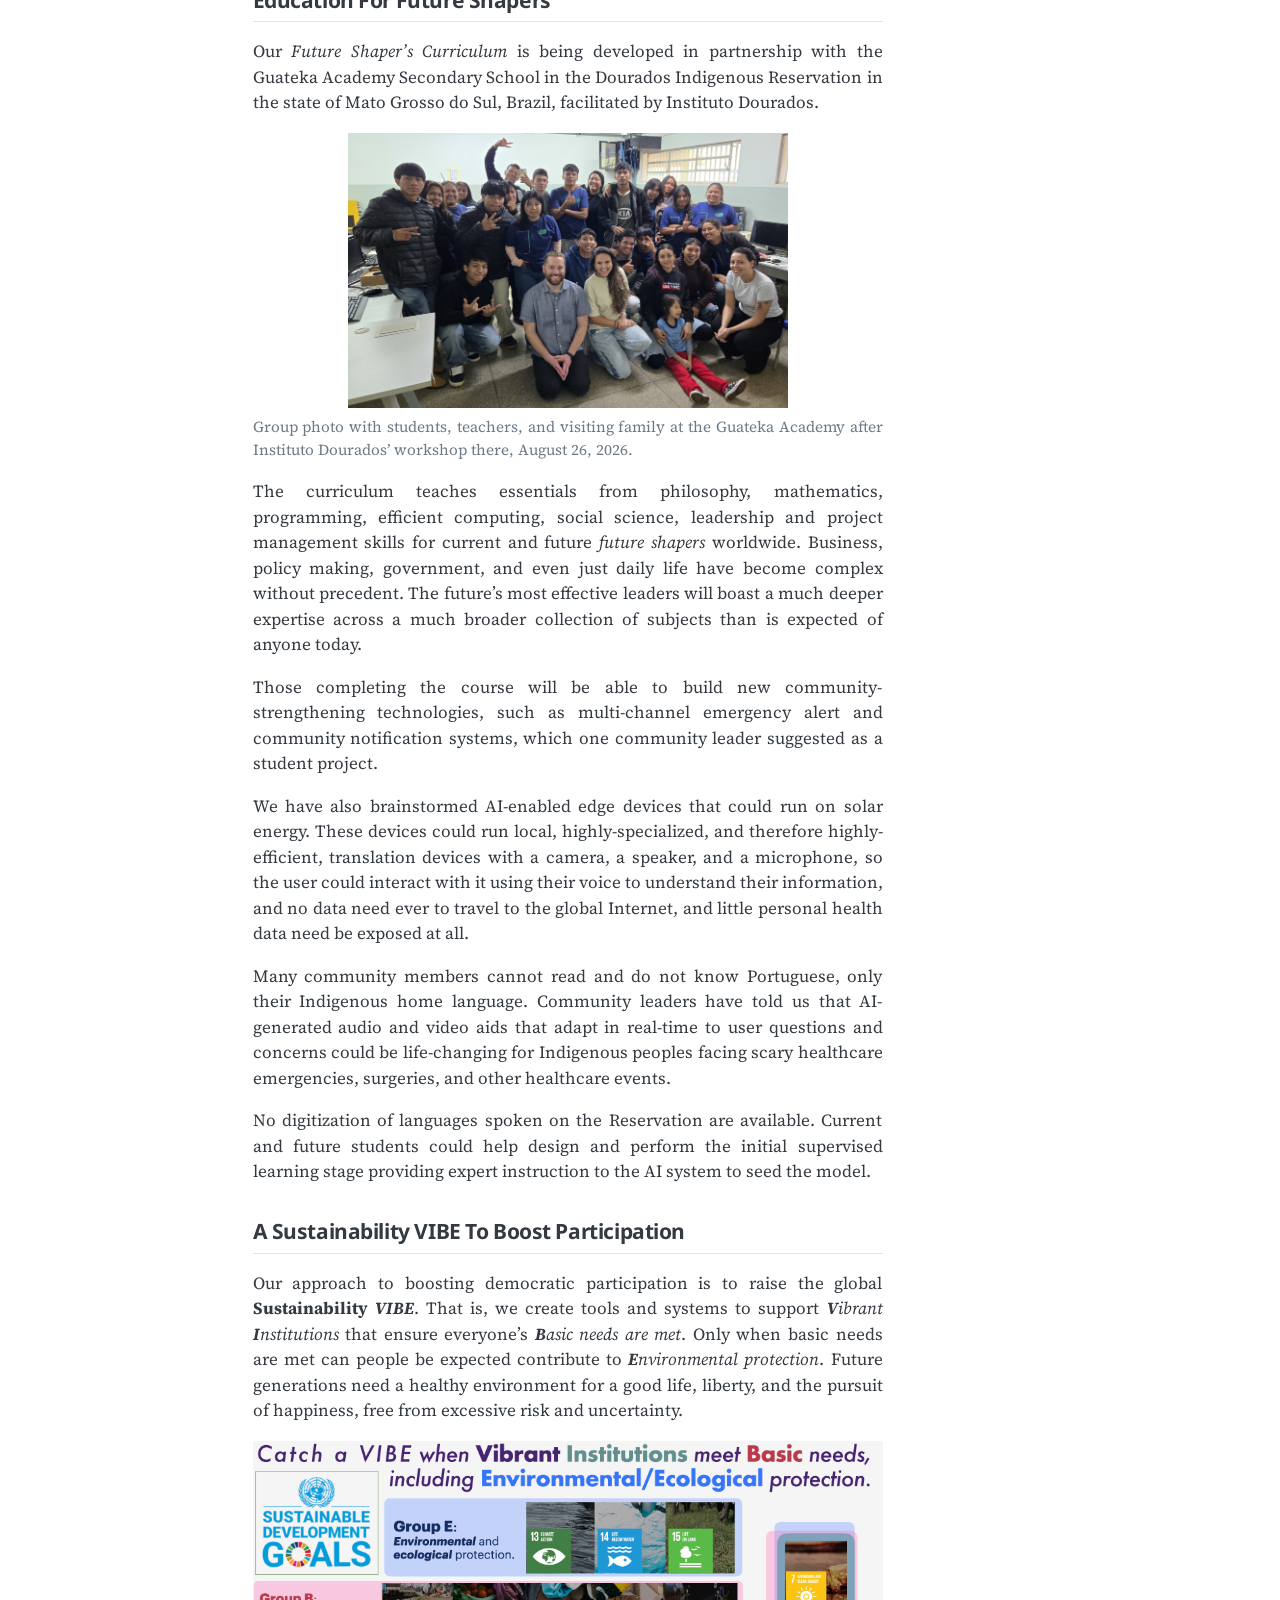
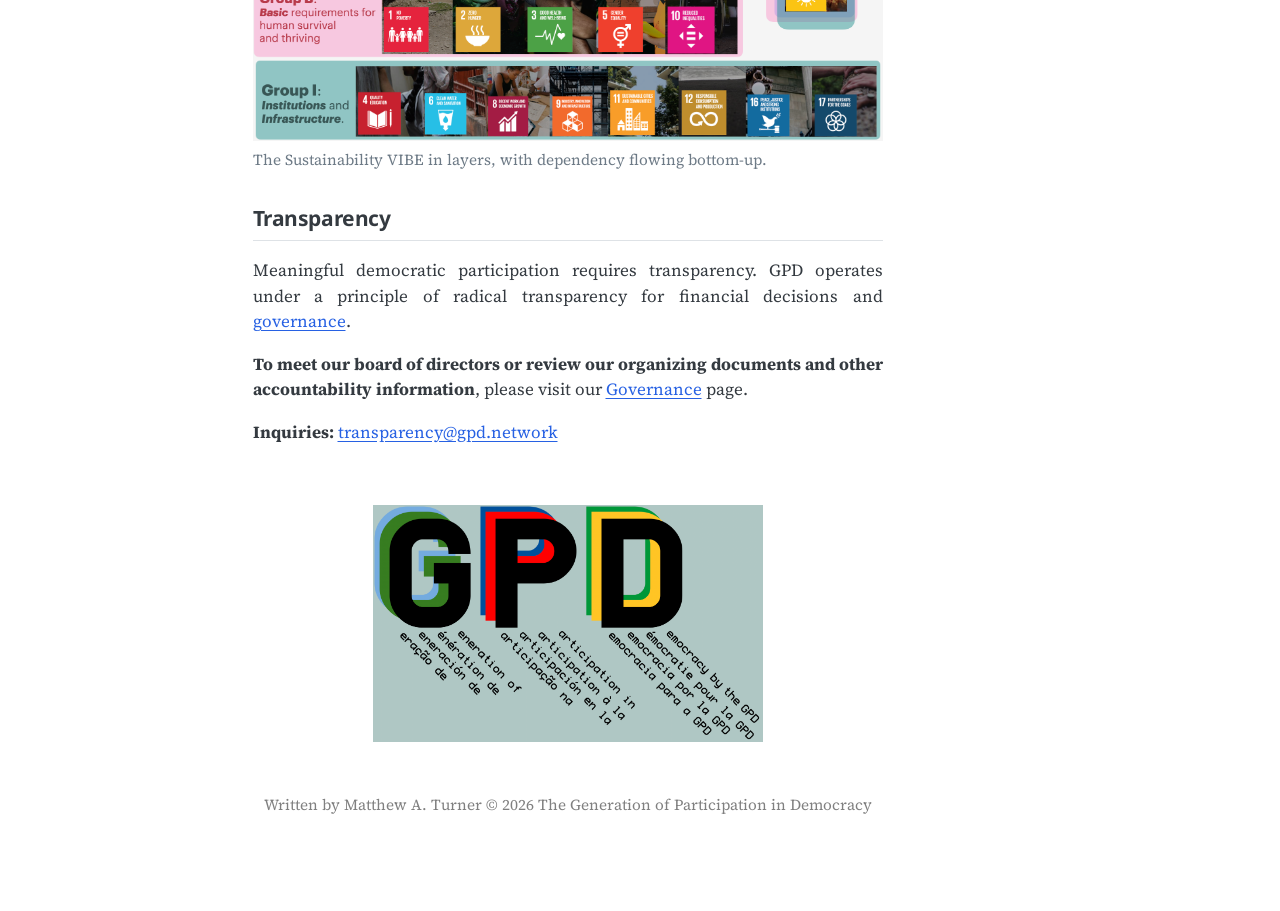
==== commit b490cd4a: "Built site for gh-pages" ====
--- a/index.html
+++ b/index.html
@@ -178,7 +178,7 @@
 <p>You too could one day build an institution like Instituto Dourados by participating in the program. We review proposals on a rolling basis, depending on interest. Please contact GPD leadership to inquire about your idea.</p>
 <ul>
 <li>President &amp; CEO, <a href="mailto:matt@gpd.network">Dr.&nbsp;Matthew A. Turner</a></li>
-<li>Vice President &amp; Director of Instituto Dourados, <a href="mailto:iza@institutodourados.org">Izabela Mauricio de Rezende</a></li>
+<li>Vice President &amp; Director of Instituto Dourados, <a href="mailto:iza@institutodourados.org">Dr.&nbsp;Izabela Mauricio de Rezende</a></li>
 </ul>
 </section>
 </section>
